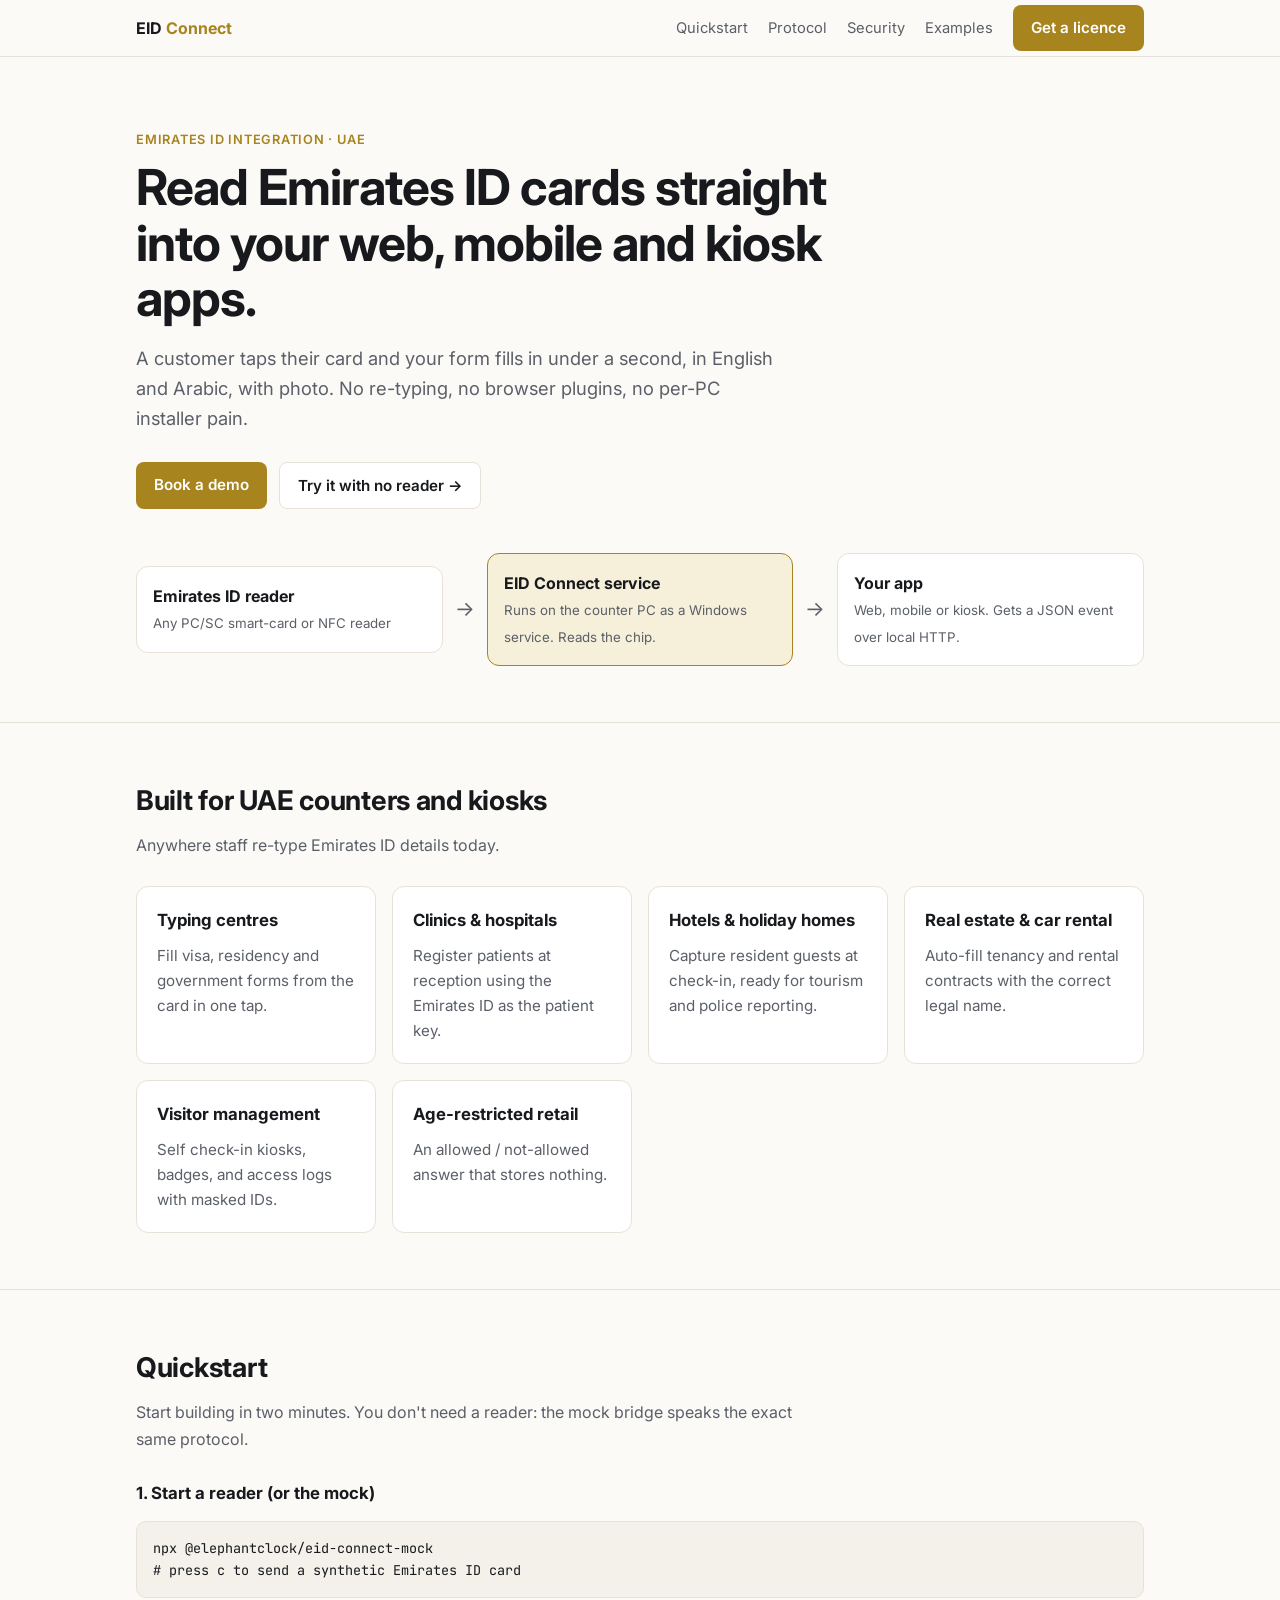
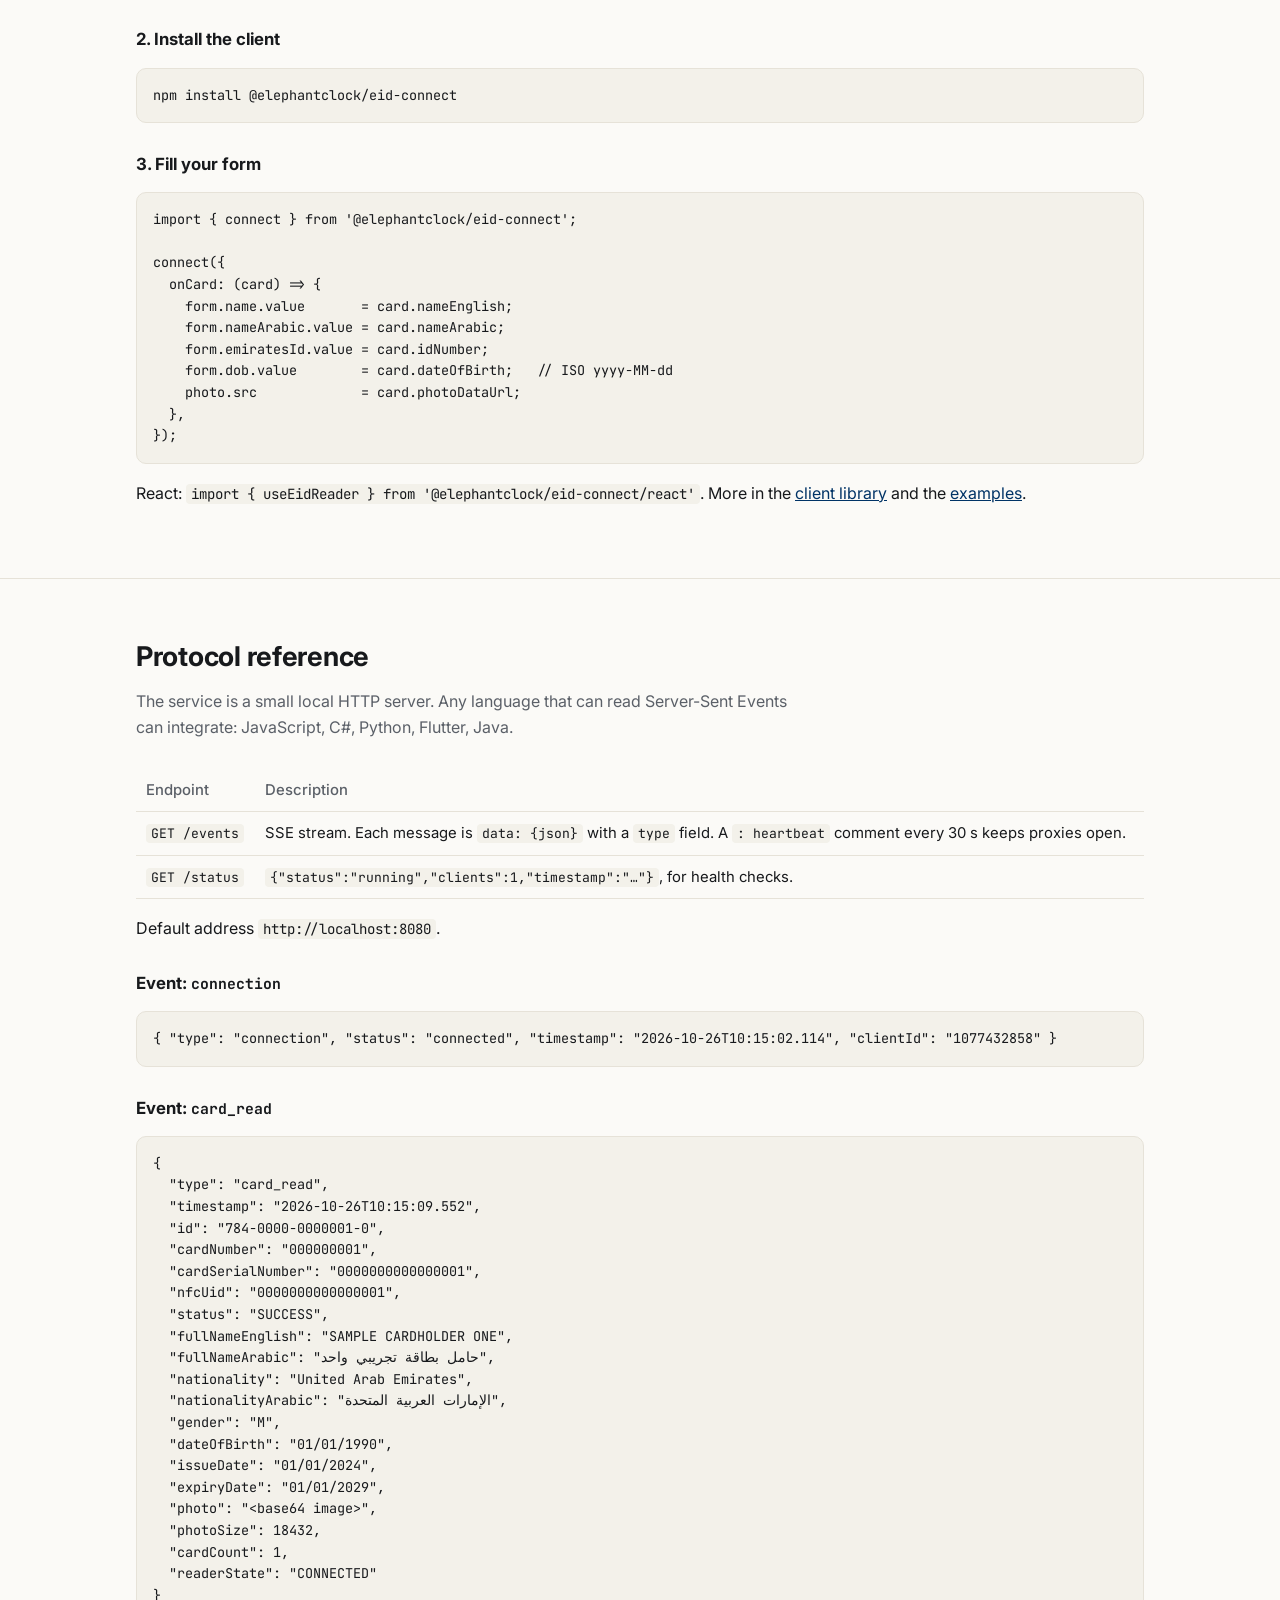
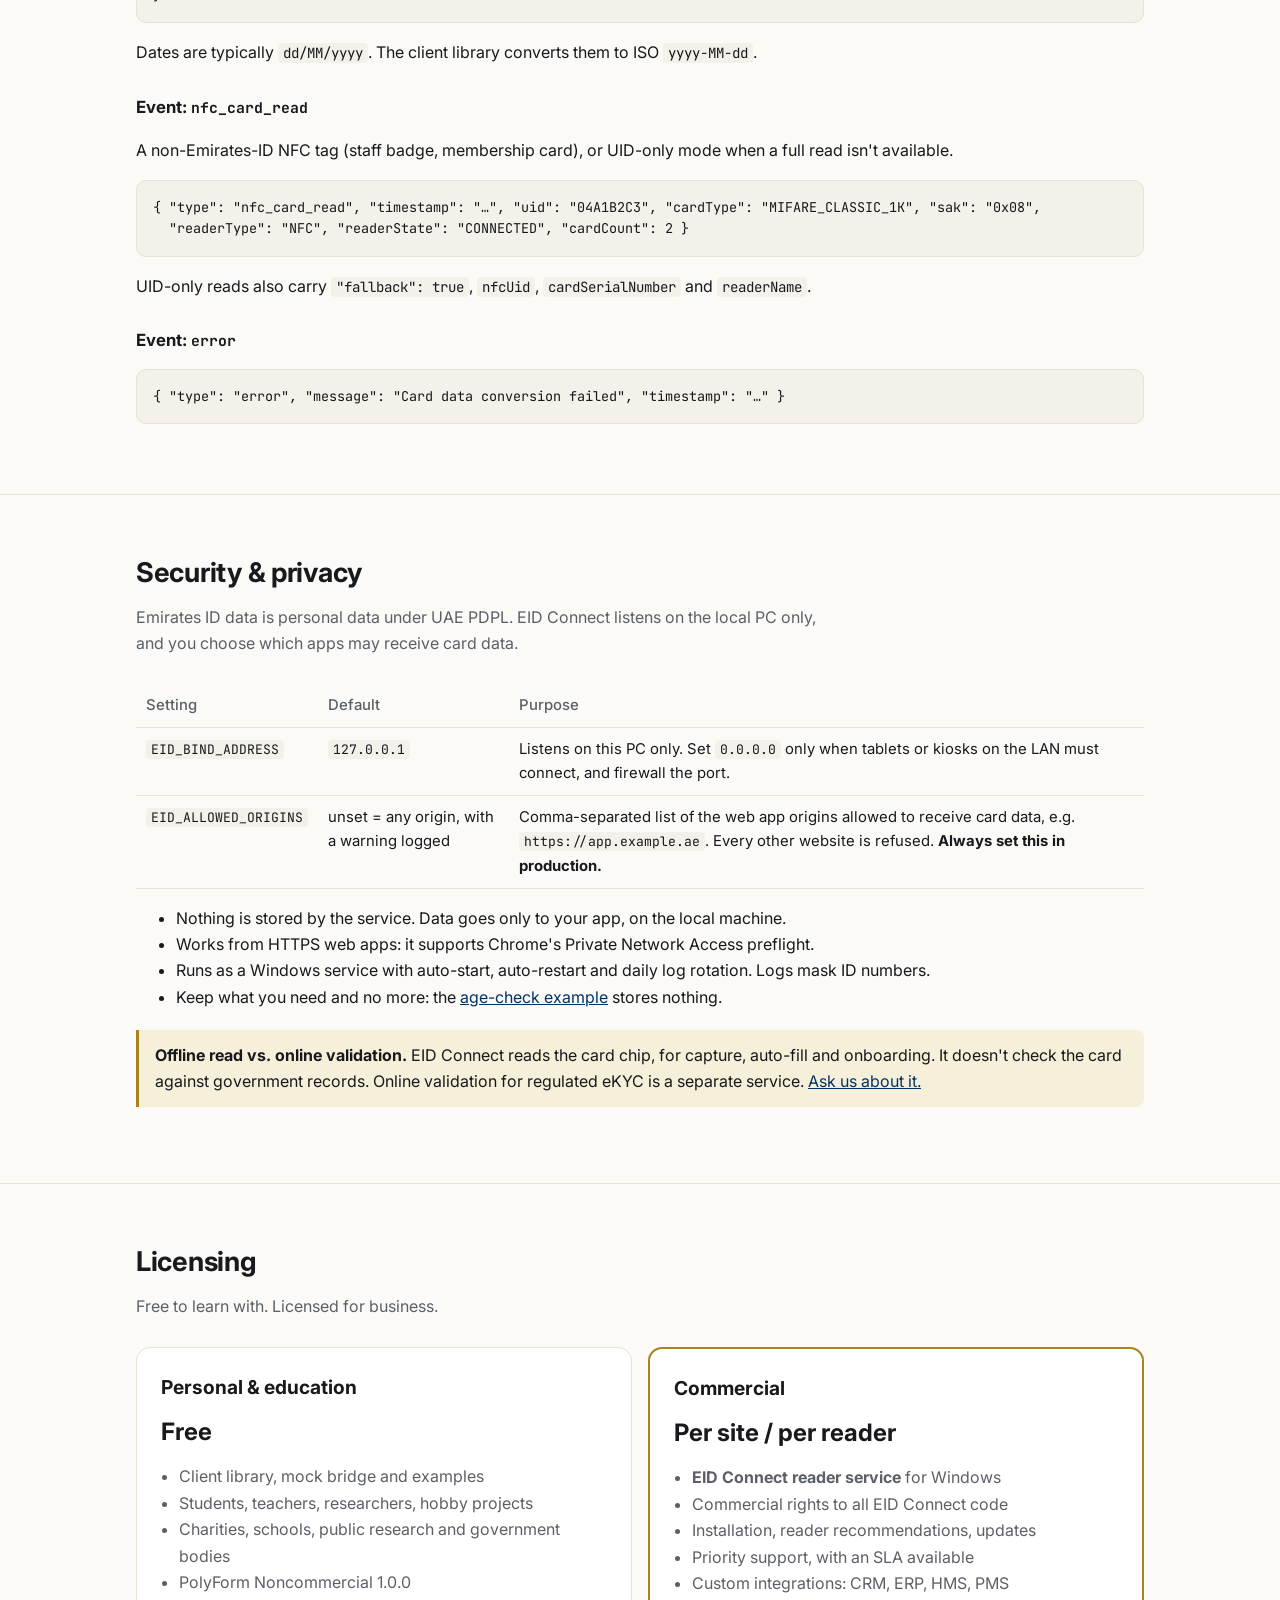
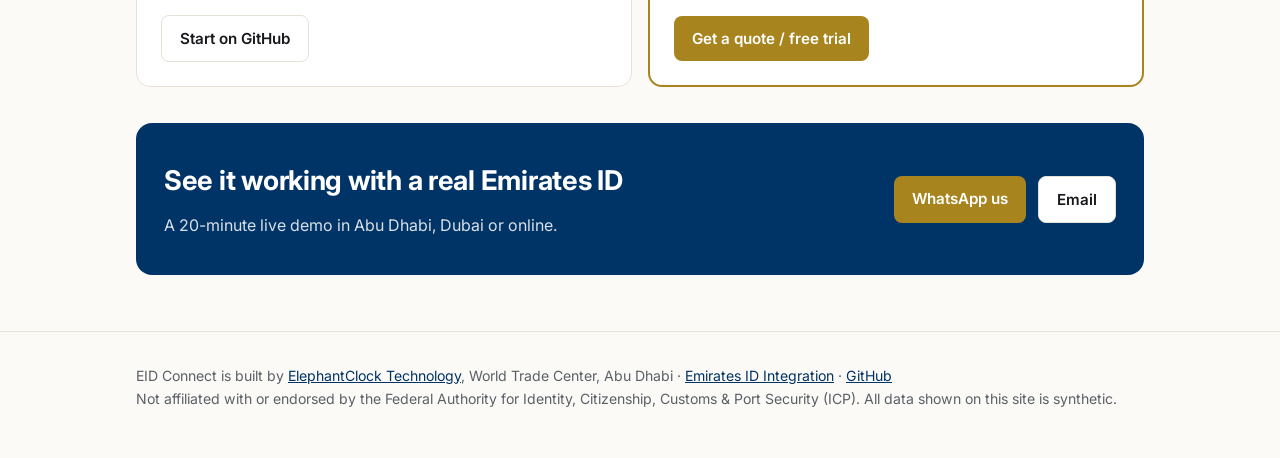
==== index.html @ 38a9322f "Initial release of eid-connect Co-Authored-By: Claude Opus 5.5 <noreply@anthropic.com>" ====
<!doctype html>
<html lang="en">
<head>
  <meta charset="utf-8" />
  <meta name="viewport" content="width=device-width, initial-scale=1" />
  <title>EID Connect | Emirates ID Integration for Web, Mobile & Kiosk</title>
  <meta name="description" content="EID Connect reads UAE Emirates ID cards straight into web, mobile and kiosk apps. Developer docs, protocol reference, client library, mock reader and examples by ElephantClock." />
  <link rel="canonical" href="https://elephantclock.github.io/eid-connect/" />
  <meta property="og:title" content="EID Connect | Emirates ID Integration" />
  <meta property="og:description" content="One reader. Web, mobile, kiosk. Read Emirates ID cards into any app in under a second." />
  <meta property="og:type" content="website" />
  <link rel="preconnect" href="https://fonts.googleapis.com" />
  <link rel="preconnect" href="https://fonts.gstatic.com" crossorigin />
  <link href="https://fonts.googleapis.com/css2?family=Inter:wght@400;500;600;700&family=JetBrains+Mono:wght@400;500&display=swap" rel="stylesheet" />
  <script type="application/ld+json">
  {
    "@context": "https://schema.org",
    "@type": "SoftwareApplication",
    "name": "EID Connect",
    "applicationCategory": "DeveloperApplication",
    "operatingSystem": "Windows, Linux",
    "description": "Emirates ID integration: reads UAE Emirates ID cards into web, mobile and kiosk apps.",
    "publisher": { "@type": "Organization", "name": "ElephantClock Technology", "url": "https://www.elephantclock.ae" },
    "areaServed": "AE"
  }
  </script>
  <style>
    :root {
      --bg: #fbfaf7;
      --surface: #ffffff;
      --text: #17191c;
      --muted: #5b6068;
      --line: #e6e2d8;
      --gold: #a8841f;
      --gold-soft: #f6efd9;
      --blue: #003366;
      --code-bg: #f3f1ea;
    }
    @media (prefers-color-scheme: dark) {
      :root:not([data-theme="light"]) {
        --bg: #0f1114;
        --surface: #171a1e;
        --text: #ebebea;
        --muted: #a2a7ae;
        --line: #2a2e34;
        --gold: #d4af37;
        --gold-soft: #2a2414;
        --blue: #9cc0e8;
        --code-bg: #1d2126;
      }
    }
    :root[data-theme="dark"] {
      --bg: #0f1114; --surface: #171a1e; --text: #ebebea; --muted: #a2a7ae; --line: #2a2e34;
      --gold: #d4af37; --gold-soft: #2a2414; --blue: #9cc0e8; --code-bg: #1d2126;
    }
    * { box-sizing: border-box; }
    html { scroll-behavior: smooth; }
    body { margin: 0; background: var(--bg); color: var(--text); font: 16px/1.65 Inter, system-ui, sans-serif; }
    a { color: var(--blue); }
    .wrap { max-width: 1040px; margin: 0 auto; padding: 0 16px; }
    nav { position: sticky; top: 0; z-index: 10; background: color-mix(in srgb, var(--bg) 90%, transparent); backdrop-filter: blur(8px); border-bottom: 1px solid var(--line); }
    nav .wrap { display: flex; align-items: center; gap: 20px; height: 56px; }
    nav .brand { font-weight: 700; text-decoration: none; color: var(--text); margin-right: auto; }
    nav .brand span { color: var(--gold); }
    nav a.link { color: var(--muted); text-decoration: none; font-size: .92rem; }
    nav a.link:hover { color: var(--text); }
    .btn { display: inline-block; padding: 10px 18px; border-radius: 8px; font-weight: 600; text-decoration: none; font-size: .95rem; }
    .btn-primary { background: var(--gold); color: #fff; }
    .btn-primary:hover { filter: brightness(1.08); }
    .btn-ghost { border: 1px solid var(--line); color: var(--text); background: var(--surface); }
    header.hero { padding: 72px 0 56px; }
    .eyebrow { color: var(--gold); font-weight: 600; letter-spacing: .06em; text-transform: uppercase; font-size: .8rem; }
    h1 { font-size: clamp(2rem, 5vw, 3.1rem); line-height: 1.12; margin: 10px 0 16px; letter-spacing: -.02em; max-width: 760px; }
    .lede { font-size: 1.15rem; color: var(--muted); max-width: 640px; margin: 0 0 28px; }
    .ctas { display: flex; gap: 12px; flex-wrap: wrap; }
    .flow { margin-top: 44px; display: grid; grid-template-columns: 1fr auto 1fr auto 1fr; gap: 12px; align-items: center; }
    .node { background: var(--surface); border: 1px solid var(--line); border-radius: 12px; padding: 16px; }
    .node b { display: block; }
    .node small { color: var(--muted); }
    .node.us { border-color: var(--gold); background: var(--gold-soft); }
    .arrow { color: var(--muted); font-size: 1.3rem; }
    @media (max-width: 720px) { .flow { grid-template-columns: 1fr; } .arrow { transform: rotate(90deg); justify-self: center; } nav a.link { display: none; } }
    section { padding: 56px 0; border-top: 1px solid var(--line); }
    h2 { font-size: 1.7rem; margin: 0 0 8px; letter-spacing: -.01em; }
    h3 { font-size: 1.05rem; margin: 28px 0 8px; }
    .section-lede { color: var(--muted); margin: 0 0 28px; max-width: 680px; }
    .grid3 { display: grid; grid-template-columns: repeat(auto-fit, minmax(240px, 1fr)); gap: 16px; }
    .tile { background: var(--surface); border: 1px solid var(--line); border-radius: 12px; padding: 20px; }
    .tile h3 { margin-top: 0; }
    .tile p { margin: 0; color: var(--muted); font-size: .95rem; }
    pre { background: var(--code-bg); border: 1px solid var(--line); border-radius: 10px; padding: 16px; overflow-x: auto; font: 13.5px/1.6 'JetBrains Mono', ui-monospace, monospace; }
    code { font-family: 'JetBrains Mono', ui-monospace, monospace; font-size: .88em; }
    p code, td code, li code { background: var(--code-bg); padding: 1px 5px; border-radius: 4px; }
    .table-wrap { overflow-x: auto; }
    table { width: 100%; border-collapse: collapse; font-size: .93rem; }
    th, td { text-align: left; padding: 9px 10px; border-bottom: 1px solid var(--line); vertical-align: top; }
    th { color: var(--muted); font-weight: 500; }
    .note { border-left: 3px solid var(--gold); background: var(--gold-soft); padding: 12px 16px; border-radius: 0 8px 8px 0; margin: 20px 0; }
    .pricing { display: grid; grid-template-columns: repeat(auto-fit, minmax(280px, 1fr)); gap: 16px; }
    .plan { background: var(--surface); border: 1px solid var(--line); border-radius: 14px; padding: 24px; }
    .plan.featured { border: 2px solid var(--gold); }
    .plan h3 { margin: 0 0 4px; font-size: 1.2rem; }
    .plan .price { font-size: 1.5rem; font-weight: 700; margin: 8px 0 12px; }
    .plan ul { padding-left: 18px; margin: 0 0 20px; color: var(--muted); }
    .cta-band { background: var(--blue); color: #fff; border-radius: 16px; padding: 36px 28px; display: flex; gap: 24px; align-items: center; justify-content: space-between; flex-wrap: wrap; }
    :root[data-theme="dark"] .cta-band, .cta-band { color: #fff; }
    @media (prefers-color-scheme: dark) { :root:not([data-theme="light"]) .cta-band { background: #0d2a47; } }
    :root[data-theme="dark"] .cta-band { background: #0d2a47; }
    .cta-band h2 { color: #fff; }
    .cta-band p { margin: 0; opacity: .85; }
    footer { padding: 32px 0 48px; color: var(--muted); font-size: .88rem; border-top: 1px solid var(--line); }
  </style>
</head>
<body>
<nav>
  <div class="wrap">
    <a class="brand" href="#">EID <span>Connect</span></a>
    <a class="link" href="#quickstart">Quickstart</a>
    <a class="link" href="#protocol">Protocol</a>
    <a class="link" href="#security">Security</a>
    <a class="link" href="https://github.com/elephantclock/eid-connect-examples">Examples</a>
    <a class="btn btn-primary" href="#commercial">Get a licence</a>
  </div>
</nav>

<header class="hero">
  <div class="wrap">
    <div class="eyebrow">Emirates ID Integration · UAE</div>
    <h1>Read Emirates ID cards straight into your web, mobile and kiosk apps.</h1>
    <p class="lede">A customer taps their card and your form fills in under a second, in English and Arabic, with photo. No re-typing, no browser plugins, no per-PC installer pain.</p>
    <div class="ctas">
      <a class="btn btn-primary" href="#commercial">Book a demo</a>
      <a class="btn btn-ghost" href="#quickstart">Try it with no reader →</a>
    </div>

    <div class="flow" aria-label="How EID Connect works">
      <div class="node"><b>Emirates ID reader</b><small>Any PC/SC smart-card or NFC reader</small></div>
      <div class="arrow" aria-hidden="true">→</div>
      <div class="node us"><b>EID Connect service</b><small>Runs on the counter PC as a Windows service. Reads the chip.</small></div>
      <div class="arrow" aria-hidden="true">→</div>
      <div class="node"><b>Your app</b><small>Web, mobile or kiosk. Gets a JSON event over local HTTP.</small></div>
    </div>
  </div>
</header>

<section id="use-cases">
  <div class="wrap">
    <h2>Built for UAE counters and kiosks</h2>
    <p class="section-lede">Anywhere staff re-type Emirates ID details today.</p>
    <div class="grid3">
      <div class="tile"><h3>Typing centres</h3><p>Fill visa, residency and government forms from the card in one tap.</p></div>
      <div class="tile"><h3>Clinics &amp; hospitals</h3><p>Register patients at reception using the Emirates ID as the patient key.</p></div>
      <div class="tile"><h3>Hotels &amp; holiday homes</h3><p>Capture resident guests at check-in, ready for tourism and police reporting.</p></div>
      <div class="tile"><h3>Real estate &amp; car rental</h3><p>Auto-fill tenancy and rental contracts with the correct legal name.</p></div>
      <div class="tile"><h3>Visitor management</h3><p>Self check-in kiosks, badges, and access logs with masked IDs.</p></div>
      <div class="tile"><h3>Age-restricted retail</h3><p>An allowed / not-allowed answer that stores nothing.</p></div>
    </div>
  </div>
</section>

<section id="quickstart">
  <div class="wrap">
    <h2>Quickstart</h2>
    <p class="section-lede">Start building in two minutes. You don't need a reader: the mock bridge speaks the exact same protocol.</p>
    <h3>1. Start a reader (or the mock)</h3>
<pre>npx @elephantclock/eid-connect-mock
# press c to send a synthetic Emirates ID card</pre>
    <h3>2. Install the client</h3>
<pre>npm install @elephantclock/eid-connect</pre>
    <h3>3. Fill your form</h3>
<pre>import { connect } from '@elephantclock/eid-connect';

connect({
  onCard: (card) =&gt; {
    form.name.value       = card.nameEnglish;
    form.nameArabic.value = card.nameArabic;
    form.emiratesId.value = card.idNumber;
    form.dob.value        = card.dateOfBirth;   // ISO yyyy-MM-dd
    photo.src             = card.photoDataUrl;
  },
});</pre>
    <p>React: <code>import { useEidReader } from '@elephantclock/eid-connect/react'</code>. More in the <a href="https://github.com/elephantclock/eid-connect-js">client library</a> and the <a href="https://github.com/elephantclock/eid-connect-examples">examples</a>.</p>
  </div>
</section>

<section id="protocol">
  <div class="wrap">
    <h2>Protocol reference</h2>
    <p class="section-lede">The service is a small local HTTP server. Any language that can read Server-Sent Events can integrate: JavaScript, C#, Python, Flutter, Java.</p>

    <div class="table-wrap"><table>
      <thead><tr><th>Endpoint</th><th>Description</th></tr></thead>
      <tbody>
        <tr><td><code>GET /events</code></td><td>SSE stream. Each message is <code>data: {json}</code> with a <code>type</code> field. A <code>: heartbeat</code> comment every 30 s keeps proxies open.</td></tr>
        <tr><td><code>GET /status</code></td><td><code>{"status":"running","clients":1,"timestamp":"…"}</code>, for health checks.</td></tr>
      </tbody>
    </table></div>
    <p>Default address <code>http://localhost:8080</code>.</p>

    <h3>Event: <code>connection</code></h3>
<pre>{ "type": "connection", "status": "connected", "timestamp": "2026-10-26T10:15:02.114", "clientId": "1077432858" }</pre>

    <h3>Event: <code>card_read</code></h3>
<pre>{
  "type": "card_read",
  "timestamp": "2026-10-26T10:15:09.552",
  "id": "784-0000-0000001-0",
  "cardNumber": "000000001",
  "cardSerialNumber": "0000000000000001",
  "nfcUid": "0000000000000001",
  "status": "SUCCESS",
  "fullNameEnglish": "SAMPLE CARDHOLDER ONE",
  "fullNameArabic": "حامل بطاقة تجريبي واحد",
  "nationality": "United Arab Emirates",
  "nationalityArabic": "الإمارات العربية المتحدة",
  "gender": "M",
  "dateOfBirth": "01/01/1990",
  "issueDate": "01/01/2024",
  "expiryDate": "01/01/2029",
  "photo": "&lt;base64 image&gt;",
  "photoSize": 18432,
  "cardCount": 1,
  "readerState": "CONNECTED"
}</pre>
    <p>Dates are typically <code>dd/MM/yyyy</code>. The client library converts them to ISO <code>yyyy-MM-dd</code>.</p>

    <h3>Event: <code>nfc_card_read</code></h3>
    <p>A non-Emirates-ID NFC tag (staff badge, membership card), or UID-only mode when a full read isn't available.</p>
<pre>{ "type": "nfc_card_read", "timestamp": "…", "uid": "04A1B2C3", "cardType": "MIFARE_CLASSIC_1K", "sak": "0x08",
  "readerType": "NFC", "readerState": "CONNECTED", "cardCount": 2 }</pre>
    <p>UID-only reads also carry <code>"fallback": true</code>, <code>nfcUid</code>, <code>cardSerialNumber</code> and <code>readerName</code>.</p>

    <h3>Event: <code>error</code></h3>
<pre>{ "type": "error", "message": "Card data conversion failed", "timestamp": "…" }</pre>
  </div>
</section>

<section id="security">
  <div class="wrap">
    <h2>Security &amp; privacy</h2>
    <p class="section-lede">Emirates ID data is personal data under UAE PDPL. EID Connect listens on the local PC only, and you choose which apps may receive card data.</p>
    <div class="table-wrap"><table>
      <thead><tr><th>Setting</th><th>Default</th><th>Purpose</th></tr></thead>
      <tbody>
        <tr><td><code>EID_BIND_ADDRESS</code></td><td><code>127.0.0.1</code></td><td>Listens on this PC only. Set <code>0.0.0.0</code> only when tablets or kiosks on the LAN must connect, and firewall the port.</td></tr>
        <tr><td><code>EID_ALLOWED_ORIGINS</code></td><td>unset = any origin, with a warning logged</td><td>Comma-separated list of the web app origins allowed to receive card data, e.g. <code>https://app.example.ae</code>. Every other website is refused. <strong>Always set this in production.</strong></td></tr>
      </tbody>
    </table></div>
    <ul>
      <li>Nothing is stored by the service. Data goes only to your app, on the local machine.</li>
      <li>Works from HTTPS web apps: it supports Chrome's Private Network Access preflight.</li>
      <li>Runs as a Windows service with auto-start, auto-restart and daily log rotation. Logs mask ID numbers.</li>
      <li>Keep what you need and no more: the <a href="https://github.com/elephantclock/eid-connect-examples/tree/main/age-check">age-check example</a> stores nothing.</li>
    </ul>
    <div class="note"><strong>Offline read vs. online validation.</strong> EID Connect reads the card chip, for capture, auto-fill and onboarding. It doesn't check the card against government records. Online validation for regulated eKYC is a separate service. <a href="#commercial">Ask us about it.</a></div>
  </div>
</section>

<section id="commercial">
  <div class="wrap">
    <h2>Licensing</h2>
    <p class="section-lede">Free to learn with. Licensed for business.</p>
    <div class="pricing">
      <div class="plan">
        <h3>Personal &amp; education</h3>
        <div class="price">Free</div>
        <ul>
          <li>Client library, mock bridge and examples</li>
          <li>Students, teachers, researchers, hobby projects</li>
          <li>Charities, schools, public research and government bodies</li>
          <li>PolyForm Noncommercial 1.0.0</li>
        </ul>
        <a class="btn btn-ghost" href="https://github.com/elephantclock/eid-connect-js">Start on GitHub</a>
      </div>
      <div class="plan featured">
        <h3>Commercial</h3>
        <div class="price">Per site / per reader</div>
        <ul>
          <li><strong>EID Connect reader service</strong> for Windows</li>
          <li>Commercial rights to all EID Connect code</li>
          <li>Installation, reader recommendations, updates</li>
          <li>Priority support, with an SLA available</li>
          <li>Custom integrations: CRM, ERP, HMS, PMS</li>
        </ul>
        <a class="btn btn-primary" href="mailto:info@elephantclock.tech?subject=EID%20Connect%20commercial%20licence">Get a quote / free trial</a>
      </div>
    </div>

    <div style="margin-top:36px" class="cta-band">
      <div>
        <h2>See it working with a real Emirates ID</h2>
        <p>A 20-minute live demo in Abu Dhabi, Dubai or online.</p>
      </div>
      <div class="ctas">
        <a class="btn btn-primary" href="https://wa.me/971507022916?text=Hi%2C%20I%27d%20like%20a%20demo%20of%20EID%20Connect">WhatsApp us</a>
        <a class="btn btn-ghost" href="mailto:info@elephantclock.tech?subject=EID%20Connect%20demo">Email</a>
      </div>
    </div>
  </div>
</section>

<footer>
  <div class="wrap">
    EID Connect is built by <a href="https://www.elephantclock.ae">ElephantClock Technology</a>, World Trade Center, Abu Dhabi ·
    <a href="https://www.elephantclock.ae/solutions/emirates-id-integration.html">Emirates ID Integration</a> ·
    <a href="https://github.com/elephantclock/eid-connect-js">GitHub</a><br />
    Not affiliated with or endorsed by the Federal Authority for Identity, Citizenship, Customs &amp; Port Security (ICP). All data shown on this site is synthetic.
  </div>
</footer>
</body>
</html>
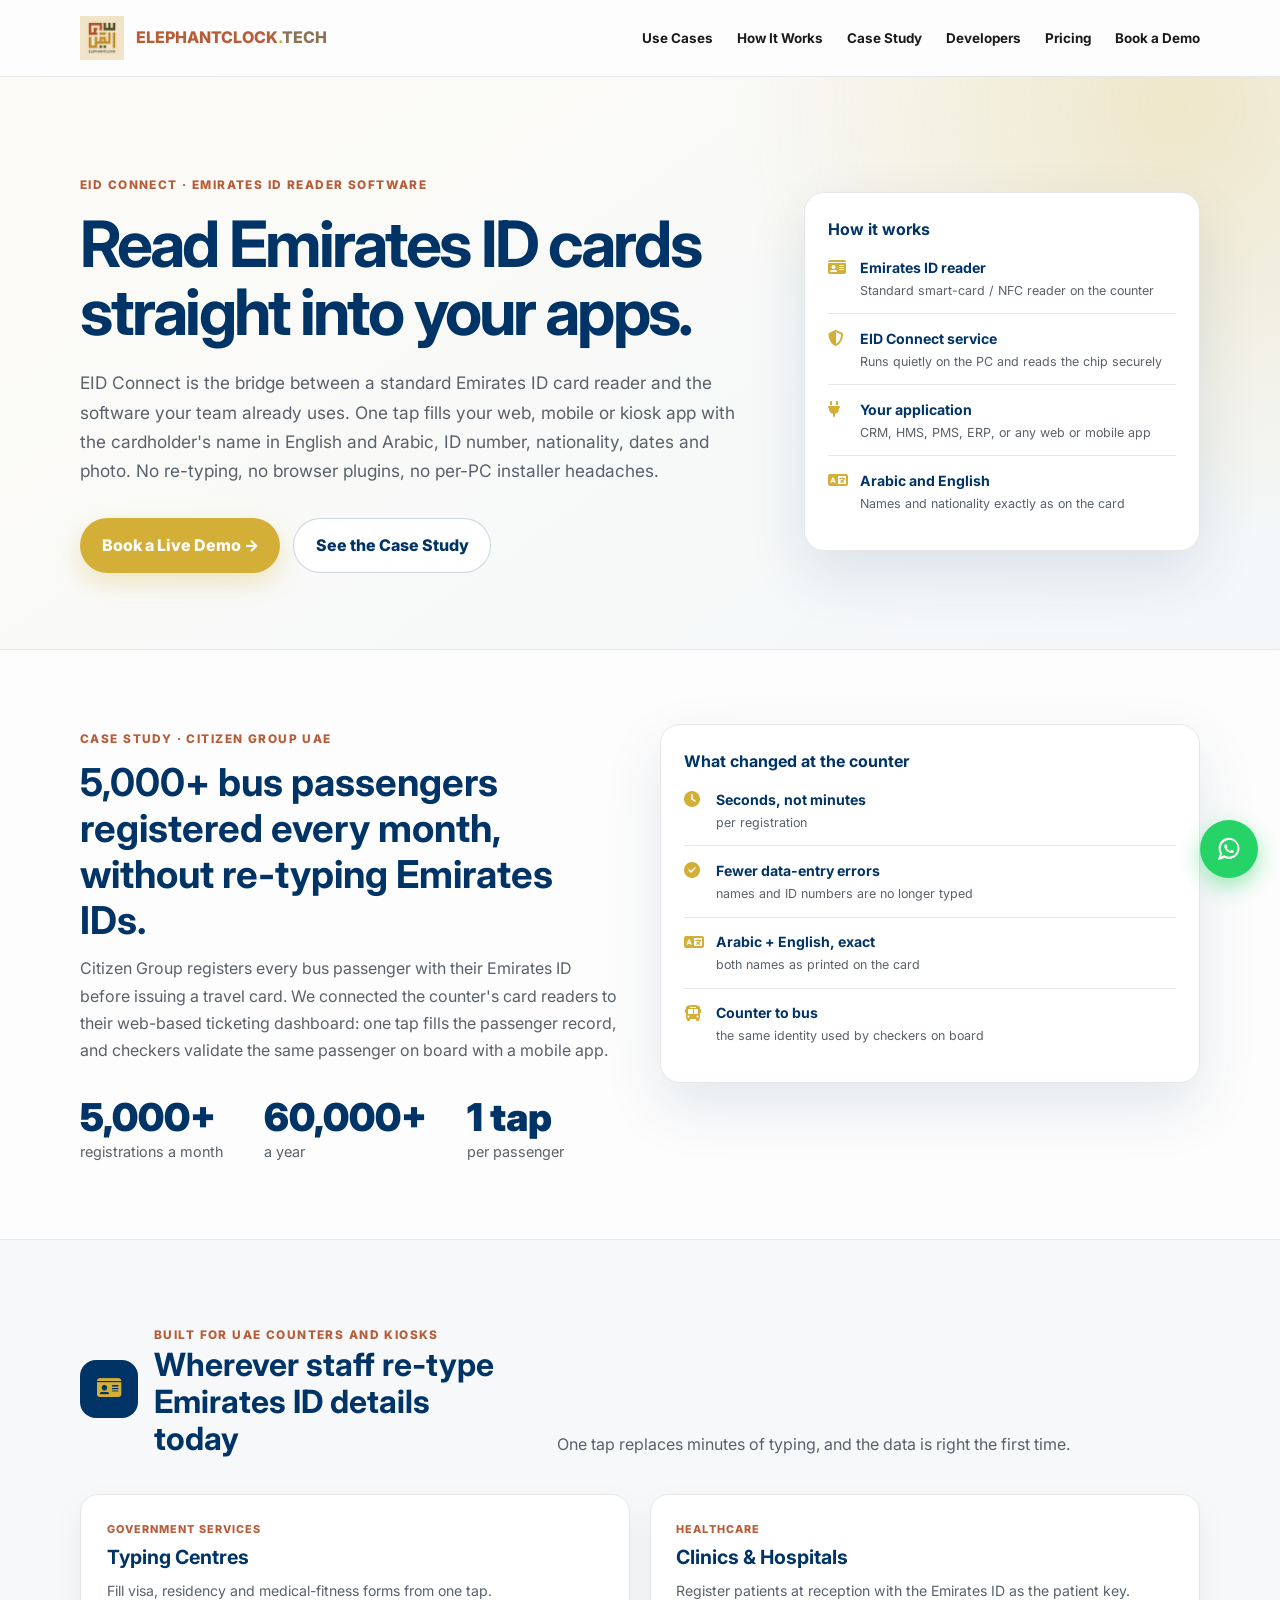
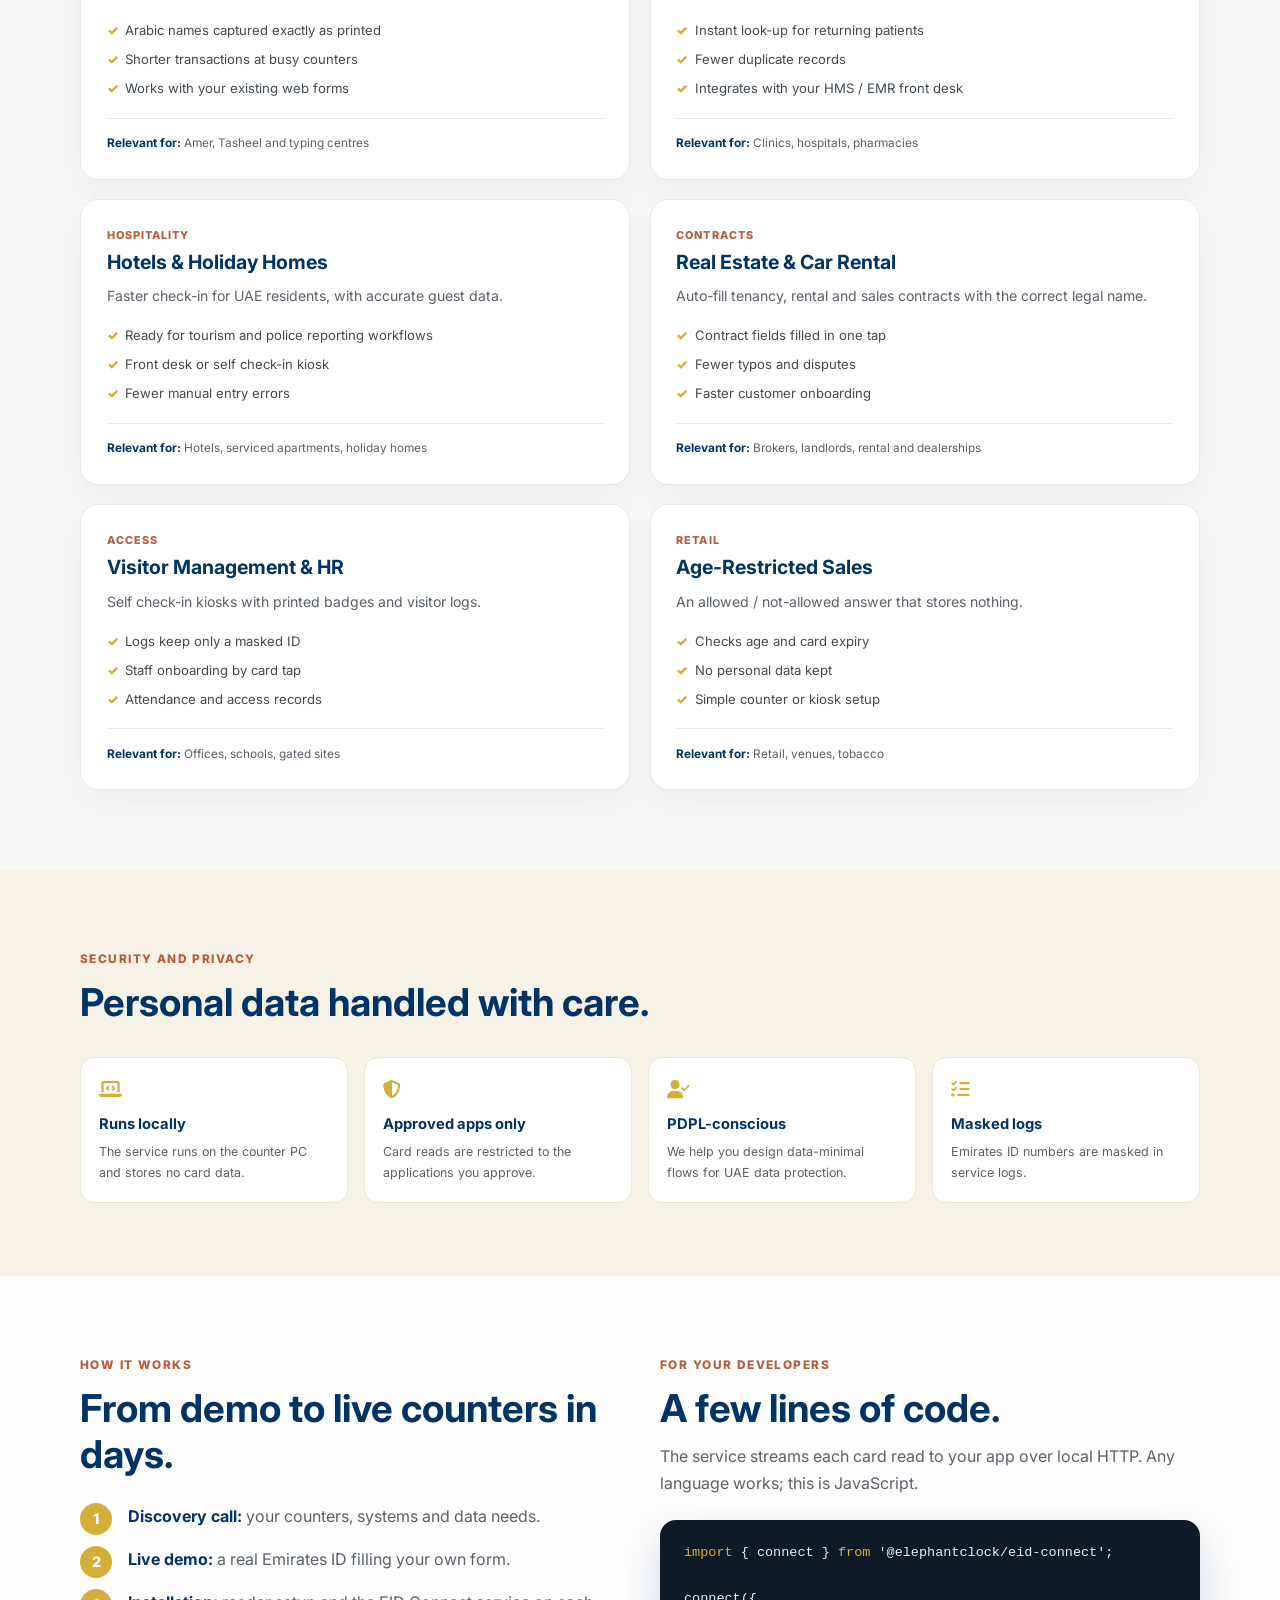
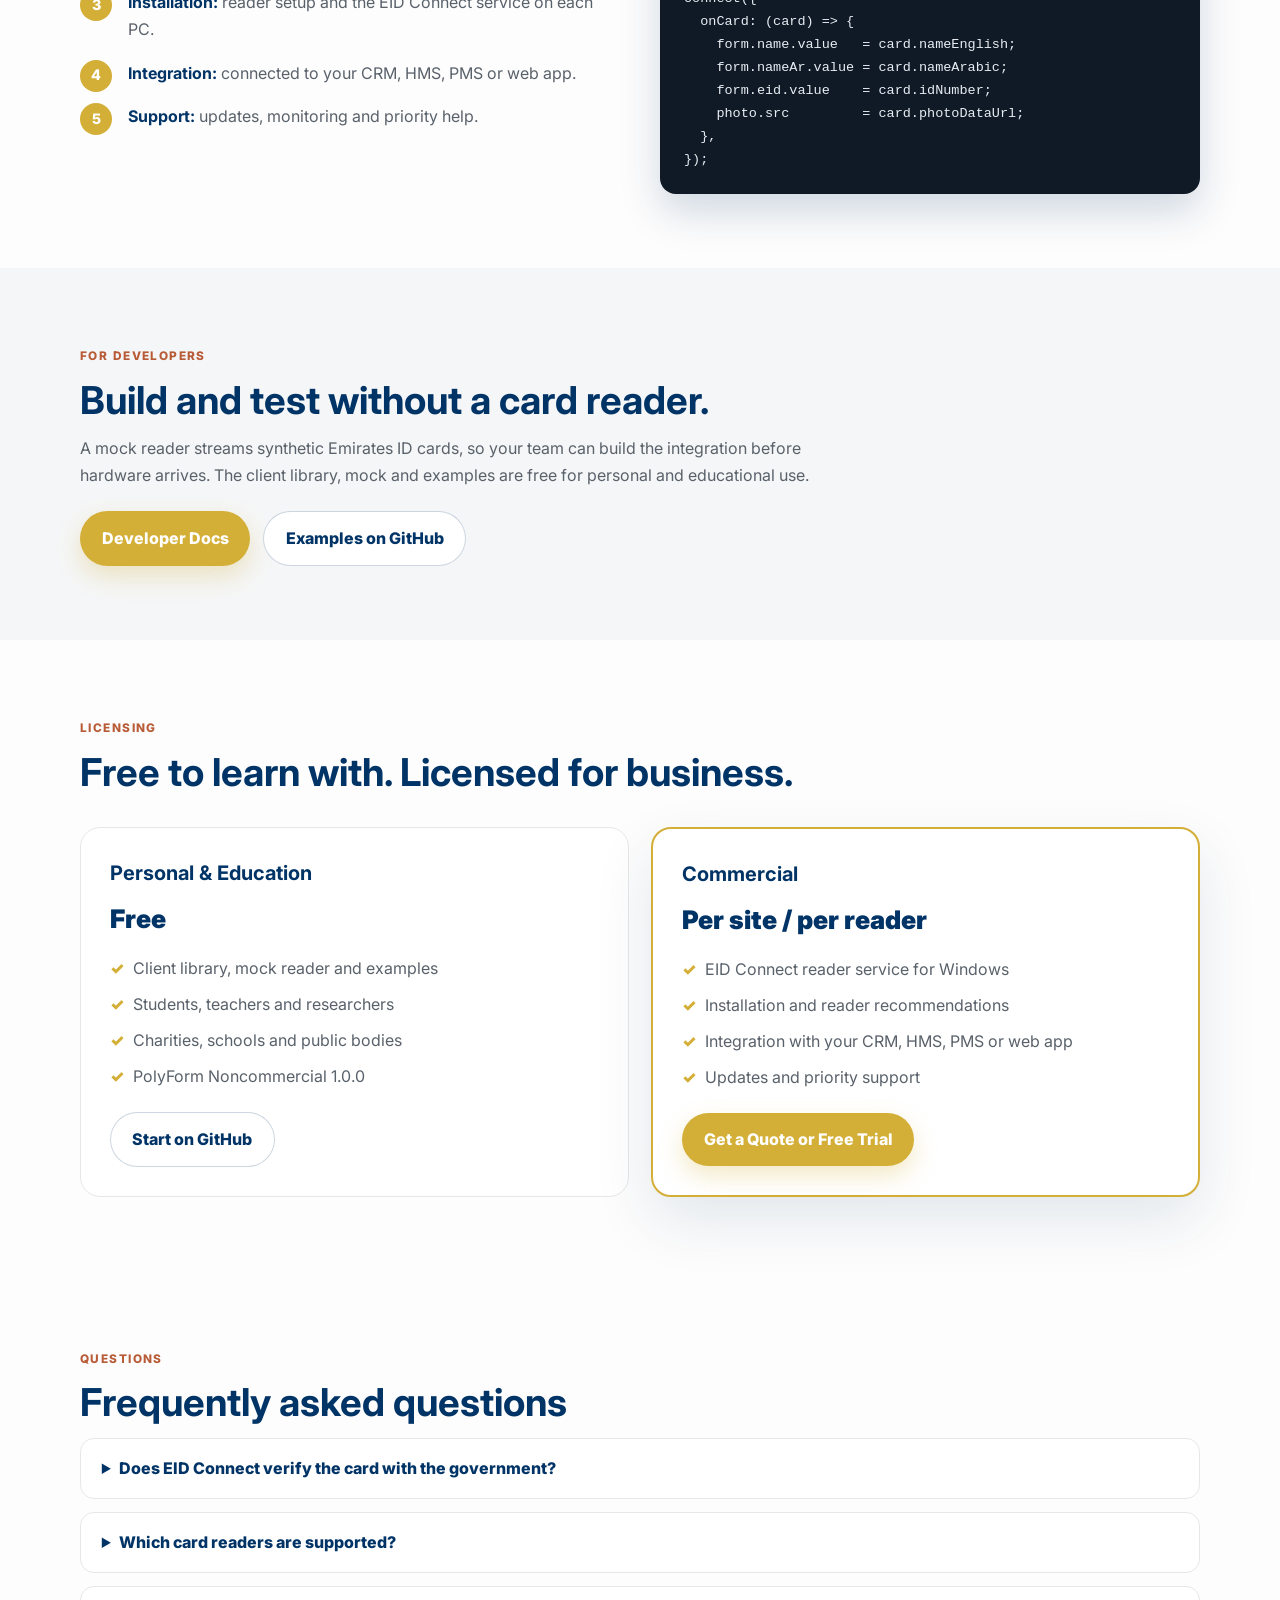
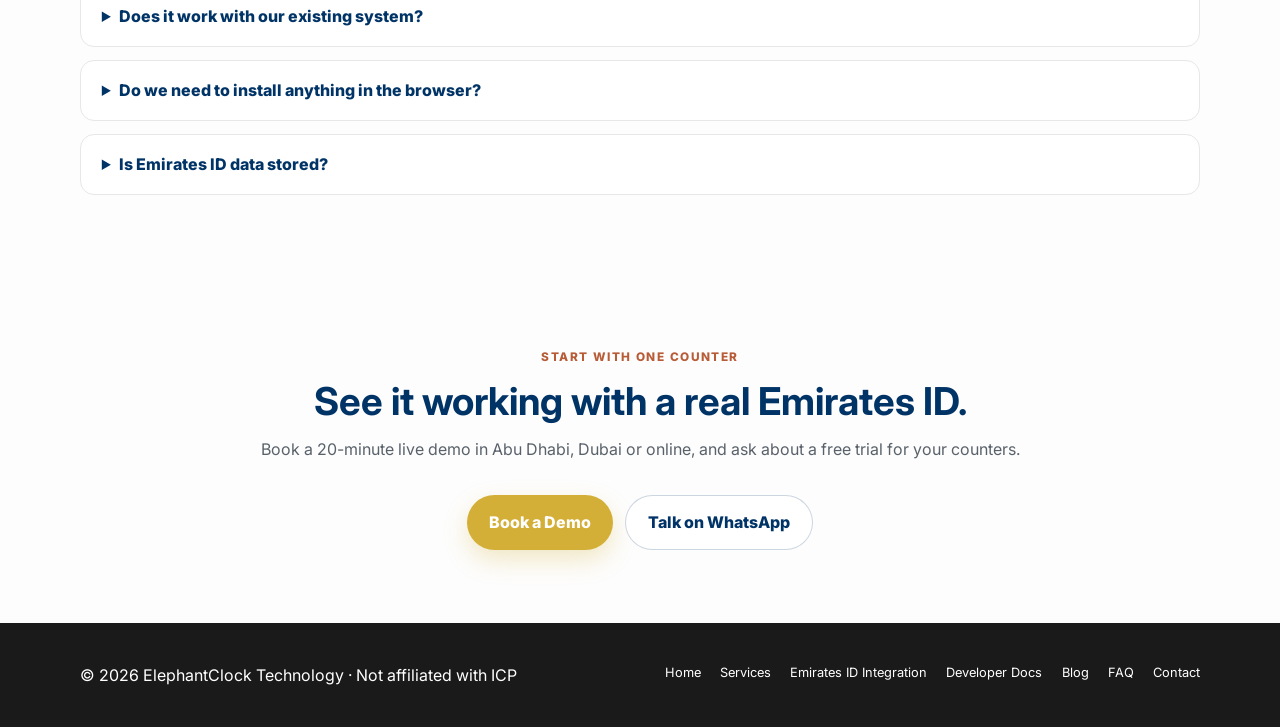
==== commit bcb1081b: "Turn Pages site into a marketing landing page; move developer reference to docs.html Co-Authored-By:" ====
--- a/index.html
+++ b/index.html
@@ -1,311 +1,58 @@
-<!doctype html>
-<html lang="en">
-<head>
-  <meta charset="utf-8" />
-  <meta name="viewport" content="width=device-width, initial-scale=1" />
-  <title>EID Connect | Emirates ID Integration for Web, Mobile & Kiosk</title>
-  <meta name="description" content="EID Connect reads UAE Emirates ID cards straight into web, mobile and kiosk apps. Developer docs, protocol reference, client library, mock reader and examples by ElephantClock." />
-  <link rel="canonical" href="https://elephantclock.github.io/eid-connect/" />
-  <meta property="og:title" content="EID Connect | Emirates ID Integration" />
-  <meta property="og:description" content="One reader. Web, mobile, kiosk. Read Emirates ID cards into any app in under a second." />
-  <meta property="og:type" content="website" />
-  <link rel="preconnect" href="https://fonts.googleapis.com" />
-  <link rel="preconnect" href="https://fonts.gstatic.com" crossorigin />
-  <link href="https://fonts.googleapis.com/css2?family=Inter:wght@400;500;600;700&family=JetBrains+Mono:wght@400;500&display=swap" rel="stylesheet" />
-  <script type="application/ld+json">
-  {
-    "@context": "https://schema.org",
-    "@type": "SoftwareApplication",
-    "name": "EID Connect",
-    "applicationCategory": "DeveloperApplication",
-    "operatingSystem": "Windows, Linux",
-    "description": "Emirates ID integration: reads UAE Emirates ID cards into web, mobile and kiosk apps.",
-    "publisher": { "@type": "Organization", "name": "ElephantClock Technology", "url": "https://www.elephantclock.ae" },
-    "areaServed": "AE"
-  }
-  </script>
-  <style>
-    :root {
-      --bg: #fbfaf7;
-      --surface: #ffffff;
-      --text: #17191c;
-      --muted: #5b6068;
-      --line: #e6e2d8;
-      --gold: #a8841f;
-      --gold-soft: #f6efd9;
-      --blue: #003366;
-      --code-bg: #f3f1ea;
-    }
-    @media (prefers-color-scheme: dark) {
-      :root:not([data-theme="light"]) {
-        --bg: #0f1114;
-        --surface: #171a1e;
-        --text: #ebebea;
-        --muted: #a2a7ae;
-        --line: #2a2e34;
-        --gold: #d4af37;
-        --gold-soft: #2a2414;
-        --blue: #9cc0e8;
-        --code-bg: #1d2126;
-      }
-    }
-    :root[data-theme="dark"] {
-      --bg: #0f1114; --surface: #171a1e; --text: #ebebea; --muted: #a2a7ae; --line: #2a2e34;
-      --gold: #d4af37; --gold-soft: #2a2414; --blue: #9cc0e8; --code-bg: #1d2126;
-    }
-    * { box-sizing: border-box; }
-    html { scroll-behavior: smooth; }
-    body { margin: 0; background: var(--bg); color: var(--text); font: 16px/1.65 Inter, system-ui, sans-serif; }
-    a { color: var(--blue); }
-    .wrap { max-width: 1040px; margin: 0 auto; padding: 0 16px; }
-    nav { position: sticky; top: 0; z-index: 10; background: color-mix(in srgb, var(--bg) 90%, transparent); backdrop-filter: blur(8px); border-bottom: 1px solid var(--line); }
-    nav .wrap { display: flex; align-items: center; gap: 20px; height: 56px; }
-    nav .brand { font-weight: 700; text-decoration: none; color: var(--text); margin-right: auto; }
-    nav .brand span { color: var(--gold); }
-    nav a.link { color: var(--muted); text-decoration: none; font-size: .92rem; }
-    nav a.link:hover { color: var(--text); }
-    .btn { display: inline-block; padding: 10px 18px; border-radius: 8px; font-weight: 600; text-decoration: none; font-size: .95rem; }
-    .btn-primary { background: var(--gold); color: #fff; }
-    .btn-primary:hover { filter: brightness(1.08); }
-    .btn-ghost { border: 1px solid var(--line); color: var(--text); background: var(--surface); }
-    header.hero { padding: 72px 0 56px; }
-    .eyebrow { color: var(--gold); font-weight: 600; letter-spacing: .06em; text-transform: uppercase; font-size: .8rem; }
-    h1 { font-size: clamp(2rem, 5vw, 3.1rem); line-height: 1.12; margin: 10px 0 16px; letter-spacing: -.02em; max-width: 760px; }
-    .lede { font-size: 1.15rem; color: var(--muted); max-width: 640px; margin: 0 0 28px; }
-    .ctas { display: flex; gap: 12px; flex-wrap: wrap; }
-    .flow { margin-top: 44px; display: grid; grid-template-columns: 1fr auto 1fr auto 1fr; gap: 12px; align-items: center; }
-    .node { background: var(--surface); border: 1px solid var(--line); border-radius: 12px; padding: 16px; }
-    .node b { display: block; }
-    .node small { color: var(--muted); }
-    .node.us { border-color: var(--gold); background: var(--gold-soft); }
-    .arrow { color: var(--muted); font-size: 1.3rem; }
-    @media (max-width: 720px) { .flow { grid-template-columns: 1fr; } .arrow { transform: rotate(90deg); justify-self: center; } nav a.link { display: none; } }
-    section { padding: 56px 0; border-top: 1px solid var(--line); }
-    h2 { font-size: 1.7rem; margin: 0 0 8px; letter-spacing: -.01em; }
-    h3 { font-size: 1.05rem; margin: 28px 0 8px; }
-    .section-lede { color: var(--muted); margin: 0 0 28px; max-width: 680px; }
-    .grid3 { display: grid; grid-template-columns: repeat(auto-fit, minmax(240px, 1fr)); gap: 16px; }
-    .tile { background: var(--surface); border: 1px solid var(--line); border-radius: 12px; padding: 20px; }
-    .tile h3 { margin-top: 0; }
-    .tile p { margin: 0; color: var(--muted); font-size: .95rem; }
-    pre { background: var(--code-bg); border: 1px solid var(--line); border-radius: 10px; padding: 16px; overflow-x: auto; font: 13.5px/1.6 'JetBrains Mono', ui-monospace, monospace; }
-    code { font-family: 'JetBrains Mono', ui-monospace, monospace; font-size: .88em; }
-    p code, td code, li code { background: var(--code-bg); padding: 1px 5px; border-radius: 4px; }
-    .table-wrap { overflow-x: auto; }
-    table { width: 100%; border-collapse: collapse; font-size: .93rem; }
-    th, td { text-align: left; padding: 9px 10px; border-bottom: 1px solid var(--line); vertical-align: top; }
-    th { color: var(--muted); font-weight: 500; }
-    .note { border-left: 3px solid var(--gold); background: var(--gold-soft); padding: 12px 16px; border-radius: 0 8px 8px 0; margin: 20px 0; }
-    .pricing { display: grid; grid-template-columns: repeat(auto-fit, minmax(280px, 1fr)); gap: 16px; }
-    .plan { background: var(--surface); border: 1px solid var(--line); border-radius: 14px; padding: 24px; }
-    .plan.featured { border: 2px solid var(--gold); }
-    .plan h3 { margin: 0 0 4px; font-size: 1.2rem; }
-    .plan .price { font-size: 1.5rem; font-weight: 700; margin: 8px 0 12px; }
-    .plan ul { padding-left: 18px; margin: 0 0 20px; color: var(--muted); }
-    .cta-band { background: var(--blue); color: #fff; border-radius: 16px; padding: 36px 28px; display: flex; gap: 24px; align-items: center; justify-content: space-between; flex-wrap: wrap; }
-    :root[data-theme="dark"] .cta-band, .cta-band { color: #fff; }
-    @media (prefers-color-scheme: dark) { :root:not([data-theme="light"]) .cta-band { background: #0d2a47; } }
-    :root[data-theme="dark"] .cta-band { background: #0d2a47; }
-    .cta-band h2 { color: #fff; }
-    .cta-band p { margin: 0; opacity: .85; }
-    footer { padding: 32px 0 48px; color: var(--muted); font-size: .88rem; border-top: 1px solid var(--line); }
-  </style>
-</head>
-<body>
-<nav>
-  <div class="wrap">
-    <a class="brand" href="#">EID <span>Connect</span></a>
-    <a class="link" href="#quickstart">Quickstart</a>
-    <a class="link" href="#protocol">Protocol</a>
-    <a class="link" href="#security">Security</a>
-    <a class="link" href="https://github.com/elephantclock/eid-connect-examples">Examples</a>
-    <a class="btn btn-primary" href="#commercial">Get a licence</a>
-  </div>
-</nav>
+<!DOCTYPE html>
+<html lang="en" dir="ltr"><head><meta charset="UTF-8"><meta name="viewport" content="width=device-width,initial-scale=1,viewport-fit=cover"><title>Emirates ID Reader Software &amp; Integration | EID Connect for UAE Businesses</title><meta name="description" content="EID Connect is Emirates ID reader software that sends card data straight into your web, mobile and kiosk apps. Proven at 5,000+ registrations a month in the UAE. Book a demo or try it free for development."><meta name="robots" content="index,follow,max-snippet:-1,max-image-preview:large,max-video-preview:-1"><link rel="canonical" href="https://elephantclock.github.io/eid-connect/"><meta property="og:locale" content="en_AE"><meta property="og:type" content="website"><meta property="og:title" content="EID Connect: Emirates ID Reader Software for Web, Mobile &amp; Kiosk"><meta property="og:description" content="EID Connect is Emirates ID reader software that sends card data straight into your web, mobile and kiosk apps. Proven at 5,000+ registrations a month in the UAE. Book a demo or try it free for development."><meta property="og:url" content="https://elephantclock.github.io/eid-connect/"><meta property="og:image" content="https://www.elephantclock.ae/images/elephantclock-home-social.png?v=1"><meta name="twitter:card" content="summary_large_image"><meta name="twitter:title" content="EID Connect: Emirates ID Reader Software for Web, Mobile &amp; Kiosk"><meta name="twitter:description" content="EID Connect is Emirates ID reader software that sends card data straight into your web, mobile and kiosk apps. Proven at 5,000+ registrations a month in the UAE. Book a demo or try it free for development."><meta name="twitter:image" content="https://www.elephantclock.ae/images/elephantclock-home-social.png?v=1"><link rel="preconnect" href="https://fonts.googleapis.com"><link rel="preconnect" href="https://fonts.gstatic.com" crossorigin><link href="https://fonts.googleapis.com/css2?family=Inter:wght@400;500;600;700;800;900&display=swap" rel="stylesheet"><link rel="icon" href="assets/logo.png"><link rel="stylesheet" href="assets/fa-subset.css?v=fa2">
+<style>
+:root{--bg:#fdfdfd;--ink:#1a1a1a;--muted:#59616a;--gold:#d4af37;--blue:#003366;--terra:#b85c38;--brown:#8b7355;--line:#e7e7e7;--soft:#f5f6f7}*{box-sizing:border-box;margin:0;padding:0}html{scroll-behavior:smooth}body{font-family:Inter,-apple-system,BlinkMacSystemFont,"Segoe UI",sans-serif;color:var(--ink);background:var(--bg);line-height:1.7}a{color:inherit;text-decoration:none}.container{width:90%;max-width:1120px;margin:auto}.preview{background:var(--blue);color:#fff;text-align:center;padding:.55rem;font-size:.78rem;font-weight:700;letter-spacing:.04em}header{position:sticky;top:0;z-index:20;background:rgba(253,253,253,.97);border-bottom:1px solid var(--line);backdrop-filter:blur(12px)}.nav{min-height:76px;display:flex;align-items:center;justify-content:space-between;gap:2rem}.brand{display:flex;align-items:center;gap:.75rem;font-size:1rem;font-weight:800}.brand img{width:44px;height:44px;object-fit:contain}.brand-e{color:var(--terra)}.brand-dot{color:var(--gold)}.brand-t{color:var(--brown)}nav ul{display:flex;gap:1.5rem;list-style:none;font-size:.84rem;font-weight:700}nav a:hover,nav a.active{color:var(--gold)}.menu-toggle{display:none;border:0;background:none;color:var(--blue);font-size:1.35rem;cursor:pointer;padding:.5rem}
+.hero{padding:5.8rem 0 4.8rem;background:radial-gradient(circle at 92% 5%,rgba(212,175,55,.24),transparent 34%),linear-gradient(145deg,#fdfbf6,#f3f7fa);border-bottom:1px solid var(--line)}.hero-grid{display:grid;grid-template-columns:1.25fr .75fr;gap:4rem;align-items:center}.eyebrow,.kicker{color:var(--terra);font-size:.74rem;font-weight:800;letter-spacing:.12em;text-transform:uppercase}.hero h1{color:var(--blue);font-size:clamp(2.5rem,5vw,4.35rem);line-height:1.07;letter-spacing:-.045em;margin:.8rem 0 1.35rem}.lead,.intro,.family-copy{color:var(--muted)}.hero .lead{font-size:1.08rem}.actions{display:flex;flex-wrap:wrap;gap:.8rem;margin-top:2rem}.btn{display:inline-flex;align-items:center;justify-content:center;border-radius:999px;padding:.8rem 1.35rem;font-weight:800;transition:.2s}.btn:hover{transform:translateY(-2px)}.primary{background:var(--gold);color:#fff;box-shadow:0 10px 24px rgba(212,175,55,.28)}.secondary{background:#fff;color:var(--blue);border:1px solid rgba(0,51,102,.2)}.proof{background:#fff;border:1px solid var(--line);border-radius:20px;padding:1.45rem;box-shadow:0 24px 60px rgba(0,51,102,.11)}.proof h2{color:var(--blue);font-size:1rem}.proof-row{display:flex;gap:.75rem;padding:.78rem 0;border-top:1px solid var(--line)}.proof-row:first-of-type{border-top:0}.proof-row i{color:var(--gold);width:20px;padding-top:.22rem}.proof-row strong{display:block;color:var(--blue);font-size:.88rem}.proof-row span{display:block;color:var(--muted);font-size:.78rem}
+.pathways,.integrations,.final-cta{padding:4.6rem 0}.title{color:var(--blue);font-size:clamp(1.8rem,3vw,2.5rem);line-height:1.2;margin:.5rem 0 .75rem}.intro{max-width:780px}.path-grid{display:grid;grid-template-columns:repeat(3,1fr);gap:1rem;margin-top:2rem}.path{border:1px solid var(--line);border-radius:16px;padding:1.4rem;background:var(--soft);transition:.25s}.path:hover{transform:translateY(-4px);border-color:var(--gold);background:#fff}.path b{display:inline-flex;width:34px;height:34px;align-items:center;justify-content:center;border-radius:50%;background:var(--blue);color:#fff;margin-bottom:.75rem}.path h3{color:var(--blue);margin-bottom:.3rem}.path p{color:var(--muted);font-size:.86rem}
+.family{padding:5rem 0;border-top:1px solid var(--line)}.family.alt{background:#f7f8fa}.family-head{display:grid;grid-template-columns:.8fr 1.2fr;gap:3rem;align-items:end;margin-bottom:2.25rem}.family-title{display:flex;align-items:center;gap:1rem}.family-icon{display:grid;place-items:center;width:58px;height:58px;flex:0 0 58px;border-radius:16px;background:var(--blue);color:var(--gold);font-size:1.35rem}.family-title h2{color:var(--blue);font-size:2rem;line-height:1.15}.family-copy a{color:var(--blue);font-weight:800}.cards{display:grid;grid-template-columns:repeat(2,minmax(0,1fr));gap:1.2rem}.card{display:flex;flex-direction:column;padding:1.6rem;background:#fff;border:1px solid var(--line);border-radius:18px;box-shadow:0 12px 32px rgba(0,0,0,.05);transition:.25s}.card:hover{transform:translateY(-5px);box-shadow:0 20px 44px rgba(0,51,102,.1)}.label{color:var(--terra);font-size:.68rem;font-weight:800;letter-spacing:.1em;text-transform:uppercase}.card h3{color:var(--blue);font-size:1.22rem;line-height:1.3;margin:.35rem 0 .58rem}.card>p{color:var(--muted);font-size:.88rem}.card ul{list-style:none;display:grid;gap:.42rem;margin:1rem 0 1.15rem}.card li{position:relative;padding-left:1.15rem;color:#414a52;font-size:.82rem}.card li:before{content:"✓";position:absolute;left:0;color:var(--gold);font-weight:900}.meta{border-top:1px solid var(--line);padding-top:.9rem;margin-top:auto;color:var(--muted);font-size:.74rem}.meta strong{color:var(--blue)}
+.industries{padding:5rem 0;background:var(--blue);color:#fff}.industries .kicker{color:var(--gold)}.industries .title{color:#fff}.industries .intro{color:rgba(255,255,255,.73)}.industry-grid,.trust-grid{display:grid;grid-template-columns:repeat(4,1fr);gap:1rem;margin-top:2rem}.industry{padding:1.3rem;border:1px solid rgba(255,255,255,.16);background:rgba(255,255,255,.07);border-radius:14px}.industry h3{color:var(--gold);font-size:.98rem}.industry p{color:rgba(255,255,255,.75);font-size:.8rem;margin-top:.35rem}.integration-layout{display:grid;grid-template-columns:.8fr 1.2fr;gap:3rem;align-items:center}.tag-cloud{display:flex;flex-wrap:wrap;gap:.65rem}.tag-cloud span{padding:.58rem .85rem;border:1px solid var(--line);border-radius:999px;background:#fff;color:var(--blue);font-size:.8rem;font-weight:700;box-shadow:0 6px 16px rgba(0,0,0,.04)}.trust{padding:4.6rem 0;background:#f6f2e8}.trust-card{padding:1.15rem;background:#fff;border:1px solid #ece4d4;border-radius:14px}.trust-card i{color:var(--gold);font-size:1.15rem}.trust-card h3{color:var(--blue);font-size:.92rem;margin:.5rem 0 .25rem}.trust-card p{color:var(--muted);font-size:.78rem}.final-cta{text-align:center}.final-cta .intro{margin:auto}.final-cta .actions{justify-content:center}footer{background:#1a1a1a;color:#fff;padding:2.4rem 0}.footer-inner{display:flex;justify-content:space-between;gap:2rem}.footer-links{display:flex;flex-wrap:wrap;gap:1.2rem;list-style:none;font-size:.8rem}
+@media(max-width:900px){.menu-toggle{display:block}nav{position:absolute;top:76px;left:0;right:0;background:#fff;border-bottom:1px solid var(--line)}nav ul{display:none;padding:1rem 5%;flex-direction:column;gap:.8rem}nav.open ul{display:flex}.hero-grid,.family-head,.integration-layout{grid-template-columns:1fr;gap:2rem}.path-grid{grid-template-columns:1fr}.industry-grid,.trust-grid{grid-template-columns:repeat(2,1fr)}}@media(max-width:640px){.hero{padding:4rem 0 3rem}.hero h1{font-size:2.35rem}.family{padding:3.8rem 0}.cards,.industry-grid,.trust-grid{grid-template-columns:1fr}.actions .btn{width:100%}.footer-inner{flex-direction:column}}
 
-<header class="hero">
-  <div class="wrap">
-    <div class="eyebrow">Emirates ID Integration · UAE</div>
-    <h1>Read Emirates ID cards straight into your web, mobile and kiosk apps.</h1>
-    <p class="lede">A customer taps their card and your form fills in under a second, in English and Arabic, with photo. No re-typing, no browser plugins, no per-PC installer pain.</p>
-    <div class="ctas">
-      <a class="btn btn-primary" href="#commercial">Book a demo</a>
-      <a class="btn btn-ghost" href="#quickstart">Try it with no reader →</a>
-    </div>
+.flow-row{display:flex;gap:.75rem;padding:.78rem 0;border-top:1px solid var(--line)}.flow-row:first-of-type{border-top:0}
+.eid-steps{list-style:none;counter-reset:s;display:grid;gap:1rem;margin-top:1.6rem}.eid-steps li{counter-increment:s;position:relative;padding-inline-start:3rem;color:var(--muted)}.eid-steps li::before{content:counter(s);position:absolute;inset-inline-start:0;top:0;width:2rem;height:2rem;border-radius:50%;background:var(--gold);color:#fff;font-weight:800;display:grid;place-items:center;font-size:.9rem}.eid-steps strong{color:var(--blue)}
+.eid-faq{padding:4.6rem 0}.eid-faq details{background:#fff;border:1px solid var(--line);border-radius:14px;padding:1rem 1.3rem;margin-top:.8rem}.eid-faq summary{cursor:pointer;font-weight:800;color:var(--blue)}.eid-faq details p{margin-top:.6rem;color:var(--muted)}
+.eid-dev{padding:4.6rem 0;background:var(--soft)}.eid-dev .actions{margin-top:1.4rem}
 
-    <div class="flow" aria-label="How EID Connect works">
-      <div class="node"><b>Emirates ID reader</b><small>Any PC/SC smart-card or NFC reader</small></div>
-      <div class="arrow" aria-hidden="true">→</div>
-      <div class="node us"><b>EID Connect service</b><small>Runs on the counter PC as a Windows service. Reads the chip.</small></div>
-      <div class="arrow" aria-hidden="true">→</div>
-      <div class="node"><b>Your app</b><small>Web, mobile or kiosk. Gets a JSON event over local HTTP.</small></div>
-    </div>
-  </div>
-</header>
-
-<section id="use-cases">
-  <div class="wrap">
-    <h2>Built for UAE counters and kiosks</h2>
-    <p class="section-lede">Anywhere staff re-type Emirates ID details today.</p>
-    <div class="grid3">
-      <div class="tile"><h3>Typing centres</h3><p>Fill visa, residency and government forms from the card in one tap.</p></div>
-      <div class="tile"><h3>Clinics &amp; hospitals</h3><p>Register patients at reception using the Emirates ID as the patient key.</p></div>
-      <div class="tile"><h3>Hotels &amp; holiday homes</h3><p>Capture resident guests at check-in, ready for tourism and police reporting.</p></div>
-      <div class="tile"><h3>Real estate &amp; car rental</h3><p>Auto-fill tenancy and rental contracts with the correct legal name.</p></div>
-      <div class="tile"><h3>Visitor management</h3><p>Self check-in kiosks, badges, and access logs with masked IDs.</p></div>
-      <div class="tile"><h3>Age-restricted retail</h3><p>An allowed / not-allowed answer that stores nothing.</p></div>
-    </div>
-  </div>
-</section>
-
-<section id="quickstart">
-  <div class="wrap">
-    <h2>Quickstart</h2>
-    <p class="section-lede">Start building in two minutes. You don't need a reader: the mock bridge speaks the exact same protocol.</p>
-    <h3>1. Start a reader (or the mock)</h3>
-<pre>npx @elephantclock/eid-connect-mock
-# press c to send a synthetic Emirates ID card</pre>
-    <h3>2. Install the client</h3>
-<pre>npm install @elephantclock/eid-connect</pre>
-    <h3>3. Fill your form</h3>
-<pre>import { connect } from '@elephantclock/eid-connect';
+.eid-code{background:#0f1a26;color:#e8edf3;border-radius:16px;padding:1.4rem 1.5rem;overflow-x:auto;font:13.5px/1.7 ui-monospace,SFMono-Regular,Menlo,monospace;margin-top:1.4rem;box-shadow:0 18px 40px rgba(0,51,102,.18)}
+.eid-code .c{color:#8aa4bf}.eid-code .k{color:#d4af37}
+.eid-split{display:grid;grid-template-columns:1fr 1fr;gap:2.5rem;align-items:start}
+.eid-plans{display:grid;grid-template-columns:repeat(auto-fit,minmax(280px,1fr));gap:1.4rem;margin-top:2rem}
+.eid-plan{background:#fff;border:1px solid var(--line);border-radius:20px;padding:1.8rem}
+.eid-plan.featured{border:2px solid var(--gold);box-shadow:0 24px 60px rgba(0,51,102,.11)}
+.eid-plan h3{color:var(--blue);font-size:1.25rem}.eid-plan .price{font-size:1.6rem;font-weight:900;color:var(--blue);margin:.4rem 0 .9rem}
+.eid-plan ul{list-style:none;display:grid;gap:.55rem;margin-bottom:1.4rem;color:var(--muted)}.eid-plan li::before{content:"\2713";color:var(--gold);font-weight:900;margin-inline-end:.55rem}
+.eid-stat{display:flex;gap:2.5rem;flex-wrap:wrap;margin-top:2rem}.eid-stat div strong{display:block;font-size:2.4rem;font-weight:900;color:var(--blue);line-height:1.1}.eid-stat div span{color:var(--muted);font-size:.9rem}
+@media(max-width:860px){.eid-split{grid-template-columns:1fr}}
+</style><script type="application/ld+json">{"@context": "https://schema.org", "@type": "SoftwareApplication", "name": "EID Connect", "applicationCategory": "BusinessApplication", "operatingSystem": "Windows", "description": "EID Connect is Emirates ID reader software that sends card data straight into your web, mobile and kiosk apps. Proven at 5,000+ registrations a month in the UAE. Book a demo or try it free for development.", "url": "https://elephantclock.github.io/eid-connect/", "offers": {"@type": "Offer", "price": "0", "priceCurrency": "AED", "description": "Free for personal and educational use; commercial licence on request"}, "publisher": {"@type": "Organization", "name": "ElephantClock Technology", "url": "https://www.elephantclock.ae", "telephone": "+971507022916", "address": {"@type": "PostalAddress", "addressLocality": "Abu Dhabi", "addressCountry": "AE"}}, "areaServed": {"@type": "Country", "name": "United Arab Emirates"}}</script><script type="application/ld+json">{"@context": "https://schema.org", "@type": "FAQPage", "mainEntity": [{"@type": "Question", "name": "Does EID Connect verify the card with the government?", "acceptedAnswer": {"@type": "Answer", "text": "EID Connect reads the data stored on the card chip, for capture, auto-fill and onboarding. Online validation against government records, needed for regulated eKYC, is a separate service. Ask us about it."}}, {"@type": "Question", "name": "Which card readers are supported?", "acceptedAnswer": {"@type": "Answer", "text": "Standard PC/SC smart-card and NFC readers that work with Emirates ID. We recommend models and can help you buy them."}}, {"@type": "Question", "name": "Does it work with our existing system?", "acceptedAnswer": {"@type": "Answer", "text": "Yes. Any web application can receive card data, and we integrate with CRMs, hospital, hotel and property-management systems, and ERPs."}}, {"@type": "Question", "name": "Do we need to install anything in the browser?", "acceptedAnswer": {"@type": "Answer", "text": "No. A small Windows service runs on the counter PC, and your web app connects to it directly."}}, {"@type": "Question", "name": "Is Emirates ID data stored?", "acceptedAnswer": {"@type": "Answer", "text": "The service itself stores nothing. Your application decides what to keep, and we help you keep the minimum needed under UAE data-protection law."}}]}</script></head><body><header><div class="container nav"><a class="brand" href="https://www.elephantclock.ae/"><img src="assets/logo.png" alt="ElephantClock logo"><span><span class="brand-e">ELEPHANTCLOCK</span><span class="brand-dot">.</span><span class="brand-t">TECH</span></span></a><nav aria-label="Main navigation"><ul><li><a href="#use-cases">Use Cases</a></li><li><a href="#how">How It Works</a></li><li><a href="#case-study">Case Study</a></li><li><a href="docs.html">Developers</a></li><li><a href="#commercial">Pricing</a></li><li><a href="https://www.elephantclock.ae/get-free-consultation.html">Book a Demo</a></li></ul></nav><button class="menu-toggle" id="menu-toggle" type="button" aria-label="Toggle navigation" aria-expanded="false"><i class="fas fa-bars"></i></button></div></header><main>
+<section class="hero"><div class="container hero-grid"><div><span class="eyebrow">EID Connect · Emirates ID Reader Software</span><h1>Read Emirates ID cards straight into your apps.</h1><p class="lead">EID Connect is the bridge between a standard Emirates ID card reader and the software your team already uses. One tap fills your web, mobile or kiosk app with the cardholder's name in English and Arabic, ID number, nationality, dates and photo. No re-typing, no browser plugins, no per-PC installer headaches.</p><div class="actions"><a class="btn primary" href="https://www.elephantclock.ae/get-free-consultation.html">Book a Live Demo →</a><a class="btn secondary" href="#case-study">See the Case Study</a></div></div><aside class="proof"><h2>How it works</h2><div class="proof-row"><i class="fas fa-id-card"></i><div><strong>Emirates ID reader</strong><span>Standard smart-card / NFC reader on the counter</span></div></div><div class="proof-row"><i class="fas fa-shield-alt"></i><div><strong>EID Connect service</strong><span>Runs quietly on the PC and reads the chip securely</span></div></div><div class="proof-row"><i class="fas fa-plug"></i><div><strong>Your application</strong><span>CRM, HMS, PMS, ERP, or any web or mobile app</span></div></div><div class="proof-row"><i class="fas fa-language"></i><div><strong>Arabic and English</strong><span>Names and nationality exactly as on the card</span></div></div></aside></div></section>
+<section class="pathways" id="case-study"><div class="container eid-split"><div><span class="kicker">Case study · Citizen Group UAE</span><h2 class="title">5,000+ bus passengers registered every month, without re-typing Emirates IDs.</h2><p class="intro">Citizen Group registers every bus passenger with their Emirates ID before issuing a travel card. We connected the counter's card readers to their web-based ticketing dashboard: one tap fills the passenger record, and checkers validate the same passenger on board with a mobile app.</p><div class="eid-stat"><div><strong>5,000+</strong><span>registrations a month</span></div><div><strong>60,000+</strong><span>a year</span></div><div><strong>1 tap</strong><span>per passenger</span></div></div></div><aside class="proof"><h2>What changed at the counter</h2><div class="proof-row"><i class="fas fa-clock"></i><div><strong>Seconds, not minutes</strong><span>per registration</span></div></div><div class="proof-row"><i class="fas fa-check-circle"></i><div><strong>Fewer data-entry errors</strong><span>names and ID numbers are no longer typed</span></div></div><div class="proof-row"><i class="fas fa-language"></i><div><strong>Arabic + English, exact</strong><span>both names as printed on the card</span></div></div><div class="proof-row"><i class="fas fa-bus"></i><div><strong>Counter to bus</strong><span>the same identity used by checkers on board</span></div></div></aside></div></section>
+<section class="family alt" id="use-cases"><div class="container"><div class="family-head"><div class="family-title"><span class="family-icon"><i class="fas fa-id-card"></i></span><div><span class="kicker">Built for UAE counters and kiosks</span><h2>Wherever staff re-type Emirates ID details today</h2></div></div><p class="family-copy">One tap replaces minutes of typing, and the data is right the first time.</p></div><div class="cards"><article class="card"><span class="label">Government services</span><h3>Typing Centres</h3><p>Fill visa, residency and medical-fitness forms from one tap.</p><ul><li>Arabic names captured exactly as printed</li><li>Shorter transactions at busy counters</li><li>Works with your existing web forms</li></ul><div class="meta"><strong>Relevant for:</strong> Amer, Tasheel and typing centres</div></article><article class="card"><span class="label">Healthcare</span><h3>Clinics &amp; Hospitals</h3><p>Register patients at reception with the Emirates ID as the patient key.</p><ul><li>Instant look-up for returning patients</li><li>Fewer duplicate records</li><li>Integrates with your HMS / EMR front desk</li></ul><div class="meta"><strong>Relevant for:</strong> Clinics, hospitals, pharmacies</div></article><article class="card"><span class="label">Hospitality</span><h3>Hotels &amp; Holiday Homes</h3><p>Faster check-in for UAE residents, with accurate guest data.</p><ul><li>Ready for tourism and police reporting workflows</li><li>Front desk or self check-in kiosk</li><li>Fewer manual entry errors</li></ul><div class="meta"><strong>Relevant for:</strong> Hotels, serviced apartments, holiday homes</div></article><article class="card"><span class="label">Contracts</span><h3>Real Estate &amp; Car Rental</h3><p>Auto-fill tenancy, rental and sales contracts with the correct legal name.</p><ul><li>Contract fields filled in one tap</li><li>Fewer typos and disputes</li><li>Faster customer onboarding</li></ul><div class="meta"><strong>Relevant for:</strong> Brokers, landlords, rental and dealerships</div></article><article class="card"><span class="label">Access</span><h3>Visitor Management &amp; HR</h3><p>Self check-in kiosks with printed badges and visitor logs.</p><ul><li>Logs keep only a masked ID</li><li>Staff onboarding by card tap</li><li>Attendance and access records</li></ul><div class="meta"><strong>Relevant for:</strong> Offices, schools, gated sites</div></article><article class="card"><span class="label">Retail</span><h3>Age-Restricted Sales</h3><p>An allowed / not-allowed answer that stores nothing.</p><ul><li>Checks age and card expiry</li><li>No personal data kept</li><li>Simple counter or kiosk setup</li></ul><div class="meta"><strong>Relevant for:</strong> Retail, venues, tobacco</div></article></div></div></section>
+<section class="trust"><div class="container"><span class="kicker">Security and privacy</span><h2 class="title">Personal data handled with care.</h2><div class="trust-grid"><div class="trust-card"><i class="fas fa-laptop-code"></i><h3>Runs locally</h3><p>The service runs on the counter PC and stores no card data.</p></div><div class="trust-card"><i class="fas fa-shield-alt"></i><h3>Approved apps only</h3><p>Card reads are restricted to the applications you approve.</p></div><div class="trust-card"><i class="fas fa-user-check"></i><h3>PDPL-conscious</h3><p>We help you design data-minimal flows for UAE data protection.</p></div><div class="trust-card"><i class="fas fa-list-check"></i><h3>Masked logs</h3><p>Emirates ID numbers are masked in service logs.</p></div></div></div></section>
+<section class="integrations" id="how"><div class="container eid-split"><div><span class="kicker">How it works</span><h2 class="title">From demo to live counters in days.</h2><ol class="eid-steps"><li><strong>Discovery call:</strong> your counters, systems and data needs.</li><li><strong>Live demo:</strong> a real Emirates ID filling your own form.</li><li><strong>Installation:</strong> reader setup and the EID Connect service on each PC.</li><li><strong>Integration:</strong> connected to your CRM, HMS, PMS or web app.</li><li><strong>Support:</strong> updates, monitoring and priority help.</li></ol></div><div><span class="kicker">For your developers</span><h2 class="title">A few lines of code.</h2><p class="intro">The service streams each card read to your app over local HTTP. Any language works; this is JavaScript.</p><pre class="eid-code"><span class="k">import</span> { connect } <span class="k">from</span> '@elephantclock/eid-connect';
 
 connect({
   onCard: (card) =&gt; {
-    form.name.value       = card.nameEnglish;
-    form.nameArabic.value = card.nameArabic;
-    form.emiratesId.value = card.idNumber;
-    form.dob.value        = card.dateOfBirth;   // ISO yyyy-MM-dd
-    photo.src             = card.photoDataUrl;
+    form.name.value   = card.nameEnglish;
+    form.nameAr.value = card.nameArabic;
+    form.eid.value    = card.idNumber;
+    photo.src         = card.photoDataUrl;
   },
-});</pre>
-    <p>React: <code>import { useEidReader } from '@elephantclock/eid-connect/react'</code>. More in the <a href="https://github.com/elephantclock/eid-connect-js">client library</a> and the <a href="https://github.com/elephantclock/eid-connect-examples">examples</a>.</p>
-  </div>
-</section>
+});</pre></div></div></section>
+<section class="eid-dev"><div class="container"><span class="kicker">For developers</span><h2 class="title">Build and test without a card reader.</h2><p class="intro">A mock reader streams synthetic Emirates ID cards, so your team can build the integration before hardware arrives. The client library, mock and examples are free for personal and educational use.</p><div class="actions"><a class="btn primary" href="docs.html">Developer Docs</a><a class="btn secondary" href="https://github.com/elephantclock/eid-connect-examples" target="_blank" rel="noopener">Examples on GitHub</a></div></div></section>
+<section class="pathways" id="commercial"><div class="container"><span class="kicker">Licensing</span><h2 class="title">Free to learn with. Licensed for business.</h2><div class="eid-plans"><div class="eid-plan"><h3>Personal &amp; Education</h3><div class="price">Free</div><ul><li>Client library, mock reader and examples</li><li>Students, teachers and researchers</li><li>Charities, schools and public bodies</li><li>PolyForm Noncommercial 1.0.0</li></ul><a class="btn secondary" href="https://github.com/elephantclock/eid-connect-js" target="_blank" rel="noopener">Start on GitHub</a></div><div class="eid-plan featured"><h3>Commercial</h3><div class="price">Per site / per reader</div><ul><li>EID Connect reader service for Windows</li><li>Installation and reader recommendations</li><li>Integration with your CRM, HMS, PMS or web app</li><li>Updates and priority support</li></ul><a class="btn primary" href="https://www.elephantclock.ae/get-free-consultation.html">Get a Quote or Free Trial</a></div></div></div></section>
+<section class="eid-faq"><div class="container"><span class="kicker">Questions</span><h2 class="title">Frequently asked questions</h2><details><summary>Does EID Connect verify the card with the government?</summary><p>EID Connect reads the data stored on the card chip, for capture, auto-fill and onboarding. Online validation against government records, needed for regulated eKYC, is a separate service. Ask us about it.</p></details><details><summary>Which card readers are supported?</summary><p>Standard PC/SC smart-card and NFC readers that work with Emirates ID. We recommend models and can help you buy them.</p></details><details><summary>Does it work with our existing system?</summary><p>Yes. Any web application can receive card data, and we integrate with CRMs, hospital, hotel and property-management systems, and ERPs.</p></details><details><summary>Do we need to install anything in the browser?</summary><p>No. A small Windows service runs on the counter PC, and your web app connects to it directly.</p></details><details><summary>Is Emirates ID data stored?</summary><p>The service itself stores nothing. Your application decides what to keep, and we help you keep the minimum needed under UAE data-protection law.</p></details></div></section>
+<section class="final-cta"><div class="container"><span class="kicker">Start with one counter</span><h2 class="title">See it working with a real Emirates ID.</h2><p class="intro">Book a 20-minute live demo in Abu Dhabi, Dubai or online, and ask about a free trial for your counters.</p><div class="actions"><a class="btn primary" href="https://www.elephantclock.ae/get-free-consultation.html">Book a Demo</a><a class="btn secondary" href="https://wa.me/971507022916?text=Hi%20ElephantClock%2C%20I%27d%20like%20a%20demo%20of%20EID%20Connect%20(Emirates%20ID%20integration)." target="_blank" rel="noopener">Talk on WhatsApp</a></div></div></section></main>
+<footer><div class="container footer-inner"><span>© 2026 ElephantClock Technology · Not affiliated with ICP</span><ul class="footer-links"><li><a href="https://www.elephantclock.ae/">Home</a></li><li><a href="https://www.elephantclock.ae/#services">Services</a></li><li><a href="https://www.elephantclock.ae/solutions/emirates-id-integration.html">Emirates ID Integration</a></li><li><a href="docs.html">Developer Docs</a></li><li><a href="https://www.elephantclock.ae/blog/">Blog</a></li><li><a href="https://www.elephantclock.ae/faq.html">FAQ</a></li><li><a href="https://www.elephantclock.ae/#contact">Contact</a></li></ul></div></footer><script>const menuButton=document.getElementById("menu-toggle");const menuNav=document.querySelector("header nav");if(menuButton&&menuNav){menuButton.addEventListener("click",()=>{const open=menuNav.classList.toggle("open");menuButton.setAttribute("aria-expanded",String(open));});}</script>
+    <style>
+    .wa-fab{position:fixed;bottom:22px;right:22px;z-index:1200;width:58px;height:58px;border-radius:50%;background:#25D366;display:flex;align-items:center;justify-content:center;box-shadow:0 8px 22px rgba(37,211,102,.45);transition:transform .2s ease,background .2s ease}
+    .wa-fab:hover{background:#1DA851;transform:scale(1.07)}
+    .wa-fab svg{display:block}
+    .wa-fab::before{content:"";position:absolute;inset:0;border-radius:50%;box-shadow:0 0 0 0 rgba(37,211,102,.45);animation:wa-pulse 2.6s ease-out infinite;pointer-events:none}
+    @keyframes wa-pulse{0%{box-shadow:0 0 0 0 rgba(37,211,102,.45)}70%{box-shadow:0 0 0 15px rgba(37,211,102,0)}100%{box-shadow:0 0 0 0 rgba(37,211,102,0)}}
+    [dir="rtl"] .wa-fab{right:auto;left:22px}
+    @media(prefers-reduced-motion:reduce){.wa-fab::before{animation:none}}
+    @media(max-width:768px){.wa-fab{width:54px;height:54px;bottom:18px;right:18px}[dir="rtl"] .wa-fab{left:18px;right:auto}}
+    </style>
+    <a class="wa-fab" href="https://wa.me/971507022916?text=Hi%20ElephantClock%2C%20I%27d%20like%20to%20know%20more%20about%20Emirates%20ID%20integration." target="_blank" rel="noopener" aria-label="Chat with us on WhatsApp"><svg viewBox="0 0 32 32" width="30" height="30" fill="#fff" aria-hidden="true"><path d="M16.04 4C9.9 4 4.92 8.98 4.92 15.12c0 2.05.56 4.05 1.62 5.8L4 28l7.25-2.47a11.06 11.06 0 0 0 4.79 1.09h.01c6.13 0 11.11-4.98 11.12-11.12a11.05 11.05 0 0 0-3.25-7.86A11.03 11.03 0 0 0 16.04 4zm0 2c2.43 0 4.71.95 6.43 2.66a9.03 9.03 0 0 1 2.66 6.44c0 5.02-4.09 9.11-9.12 9.11a9.05 9.05 0 0 1-4.62-1.27l-.33-.2-3.44 1.17 1.15-3.35-.22-.34a9.03 9.03 0 0 1-1.4-4.83c0-5.03 4.09-9.12 9.11-9.12zm-3.6 4.9c-.17 0-.44.06-.67.31-.23.25-.88.86-.88 2.1 0 1.24.9 2.44 1.03 2.6.13.17 1.77 2.7 4.3 3.79.6.26 1.07.41 1.44.53.6.19 1.15.16 1.58.1.48-.07 1.48-.6 1.69-1.19.21-.58.21-1.08.15-1.19-.06-.1-.23-.16-.48-.29-.25-.12-1.48-.73-1.71-.81-.23-.08-.4-.12-.56.12-.17.25-.64.81-.79.98-.15.17-.29.19-.54.06-.25-.12-1.05-.39-2-1.23-.74-.66-1.24-1.48-1.38-1.72-.15-.25-.02-.38.11-.5.11-.11.25-.29.37-.43.12-.14.16-.25.25-.41.08-.17.04-.31-.02-.44-.06-.12-.56-1.36-.77-1.86-.2-.48-.4-.42-.56-.43-.14-.01-.31-.01-.48-.01z"/></svg></a>
+</body></html>
 
-<section id="protocol">
-  <div class="wrap">
-    <h2>Protocol reference</h2>
-    <p class="section-lede">The service is a small local HTTP server. Any language that can read Server-Sent Events can integrate: JavaScript, C#, Python, Flutter, Java.</p>
-
-    <div class="table-wrap"><table>
-      <thead><tr><th>Endpoint</th><th>Description</th></tr></thead>
-      <tbody>
-        <tr><td><code>GET /events</code></td><td>SSE stream. Each message is <code>data: {json}</code> with a <code>type</code> field. A <code>: heartbeat</code> comment every 30 s keeps proxies open.</td></tr>
-        <tr><td><code>GET /status</code></td><td><code>{"status":"running","clients":1,"timestamp":"…"}</code>, for health checks.</td></tr>
-      </tbody>
-    </table></div>
-    <p>Default address <code>http://localhost:8080</code>.</p>
-
-    <h3>Event: <code>connection</code></h3>
-<pre>{ "type": "connection", "status": "connected", "timestamp": "2026-10-26T10:15:02.114", "clientId": "1077432858" }</pre>
-
-    <h3>Event: <code>card_read</code></h3>
-<pre>{
-  "type": "card_read",
-  "timestamp": "2026-10-26T10:15:09.552",
-  "id": "784-0000-0000001-0",
-  "cardNumber": "000000001",
-  "cardSerialNumber": "0000000000000001",
-  "nfcUid": "0000000000000001",
-  "status": "SUCCESS",
-  "fullNameEnglish": "SAMPLE CARDHOLDER ONE",
-  "fullNameArabic": "حامل بطاقة تجريبي واحد",
-  "nationality": "United Arab Emirates",
-  "nationalityArabic": "الإمارات العربية المتحدة",
-  "gender": "M",
-  "dateOfBirth": "01/01/1990",
-  "issueDate": "01/01/2024",
-  "expiryDate": "01/01/2029",
-  "photo": "&lt;base64 image&gt;",
-  "photoSize": 18432,
-  "cardCount": 1,
-  "readerState": "CONNECTED"
-}</pre>
-    <p>Dates are typically <code>dd/MM/yyyy</code>. The client library converts them to ISO <code>yyyy-MM-dd</code>.</p>
-
-    <h3>Event: <code>nfc_card_read</code></h3>
-    <p>A non-Emirates-ID NFC tag (staff badge, membership card), or UID-only mode when a full read isn't available.</p>
-<pre>{ "type": "nfc_card_read", "timestamp": "…", "uid": "04A1B2C3", "cardType": "MIFARE_CLASSIC_1K", "sak": "0x08",
-  "readerType": "NFC", "readerState": "CONNECTED", "cardCount": 2 }</pre>
-    <p>UID-only reads also carry <code>"fallback": true</code>, <code>nfcUid</code>, <code>cardSerialNumber</code> and <code>readerName</code>.</p>
-
-    <h3>Event: <code>error</code></h3>
-<pre>{ "type": "error", "message": "Card data conversion failed", "timestamp": "…" }</pre>
-  </div>
-</section>
-
-<section id="security">
-  <div class="wrap">
-    <h2>Security &amp; privacy</h2>
-    <p class="section-lede">Emirates ID data is personal data under UAE PDPL. EID Connect listens on the local PC only, and you choose which apps may receive card data.</p>
-    <div class="table-wrap"><table>
-      <thead><tr><th>Setting</th><th>Default</th><th>Purpose</th></tr></thead>
-      <tbody>
-        <tr><td><code>EID_BIND_ADDRESS</code></td><td><code>127.0.0.1</code></td><td>Listens on this PC only. Set <code>0.0.0.0</code> only when tablets or kiosks on the LAN must connect, and firewall the port.</td></tr>
-        <tr><td><code>EID_ALLOWED_ORIGINS</code></td><td>unset = any origin, with a warning logged</td><td>Comma-separated list of the web app origins allowed to receive card data, e.g. <code>https://app.example.ae</code>. Every other website is refused. <strong>Always set this in production.</strong></td></tr>
-      </tbody>
-    </table></div>
-    <ul>
-      <li>Nothing is stored by the service. Data goes only to your app, on the local machine.</li>
-      <li>Works from HTTPS web apps: it supports Chrome's Private Network Access preflight.</li>
-      <li>Runs as a Windows service with auto-start, auto-restart and daily log rotation. Logs mask ID numbers.</li>
-      <li>Keep what you need and no more: the <a href="https://github.com/elephantclock/eid-connect-examples/tree/main/age-check">age-check example</a> stores nothing.</li>
-    </ul>
-    <div class="note"><strong>Offline read vs. online validation.</strong> EID Connect reads the card chip, for capture, auto-fill and onboarding. It doesn't check the card against government records. Online validation for regulated eKYC is a separate service. <a href="#commercial">Ask us about it.</a></div>
-  </div>
-</section>
-
-<section id="commercial">
-  <div class="wrap">
-    <h2>Licensing</h2>
-    <p class="section-lede">Free to learn with. Licensed for business.</p>
-    <div class="pricing">
-      <div class="plan">
-        <h3>Personal &amp; education</h3>
-        <div class="price">Free</div>
-        <ul>
-          <li>Client library, mock bridge and examples</li>
-          <li>Students, teachers, researchers, hobby projects</li>
-          <li>Charities, schools, public research and government bodies</li>
-          <li>PolyForm Noncommercial 1.0.0</li>
-        </ul>
-        <a class="btn btn-ghost" href="https://github.com/elephantclock/eid-connect-js">Start on GitHub</a>
-      </div>
-      <div class="plan featured">
-        <h3>Commercial</h3>
-        <div class="price">Per site / per reader</div>
-        <ul>
-          <li><strong>EID Connect reader service</strong> for Windows</li>
-          <li>Commercial rights to all EID Connect code</li>
-          <li>Installation, reader recommendations, updates</li>
-          <li>Priority support, with an SLA available</li>
-          <li>Custom integrations: CRM, ERP, HMS, PMS</li>
-        </ul>
-        <a class="btn btn-primary" href="mailto:info@elephantclock.tech?subject=EID%20Connect%20commercial%20licence">Get a quote / free trial</a>
-      </div>
-    </div>
-
-    <div style="margin-top:36px" class="cta-band">
-      <div>
-        <h2>See it working with a real Emirates ID</h2>
-        <p>A 20-minute live demo in Abu Dhabi, Dubai or online.</p>
-      </div>
-      <div class="ctas">
-        <a class="btn btn-primary" href="https://wa.me/971507022916?text=Hi%2C%20I%27d%20like%20a%20demo%20of%20EID%20Connect">WhatsApp us</a>
-        <a class="btn btn-ghost" href="mailto:info@elephantclock.tech?subject=EID%20Connect%20demo">Email</a>
-      </div>
-    </div>
-  </div>
-</section>
-
-<footer>
-  <div class="wrap">
-    EID Connect is built by <a href="https://www.elephantclock.ae">ElephantClock Technology</a>, World Trade Center, Abu Dhabi ·
-    <a href="https://www.elephantclock.ae/solutions/emirates-id-integration.html">Emirates ID Integration</a> ·
-    <a href="https://github.com/elephantclock/eid-connect-js">GitHub</a><br />
-    Not affiliated with or endorsed by the Federal Authority for Identity, Citizenship, Customs &amp; Port Security (ICP). All data shown on this site is synthetic.
-  </div>
-</footer>
-</body>
-</html>
--- a/assets/fa-subset.css
+++ b/assets/fa-subset.css
@@ -0,0 +1,94 @@
+/* Font Awesome 6.5.1 - self-hosted subset for elephantclock.ae (88 icons). Fonts subset via fonttools. */
+@font-face{font-family:'Font Awesome 6 Free';font-style:normal;font-weight:900;font-display:swap;src:url('webfonts/fa-solid-900.woff2?v=fa2') format('woff2');}
+@font-face{font-family:'Font Awesome 6 Brands';font-style:normal;font-weight:400;font-display:swap;src:url('webfonts/fa-brands-400.woff2?v=fa2') format('woff2');}
+.fa,.fas,.fa-solid,.fab,.fa-brands{-moz-osx-font-smoothing:grayscale;-webkit-font-smoothing:antialiased;display:inline-block;font-style:normal;font-variant:normal;line-height:1;text-rendering:auto;}
+.fas,.fa-solid{font-family:'Font Awesome 6 Free';font-weight:900;}
+.fab,.fa-brands{font-family:'Font Awesome 6 Brands';font-weight:400;}
+.fa-align-right:before{content:"\f038";}
+.fa-arrow-down:before{content:"\f063";}
+.fa-arrow-up:before{content:"\f062";}
+.fa-award:before{content:"\f559";}
+.fa-ban:before{content:"\f05e";}
+.fa-bars:before{content:"\f0c9";}
+.fa-bell:before{content:"\f0f3";}
+.fa-bolt:before{content:"\f0e7";}
+.fa-brain:before{content:"\f5dc";}
+.fa-building:before{content:"\f1ad";}
+.fa-bullhorn:before{content:"\f0a1";}
+.fa-bullseye:before{content:"\f140";}
+.fa-bus:before{content:"\f207";}
+.fa-calendar:before{content:"\f133";}
+.fa-calendar-alt:before{content:"\f073";}
+.fa-calendar-check:before{content:"\f274";}
+.fa-certificate:before{content:"\f0a3";}
+.fa-chart-bar:before{content:"\f080";}
+.fa-chart-line:before{content:"\f201";}
+.fa-check:before{content:"\f00c";}
+.fa-check-circle:before{content:"\f058";}
+.fa-chevron-down:before{content:"\f078";}
+.fa-clipboard-check:before{content:"\f46c";}
+.fa-clock:before{content:"\f017";}
+.fa-code:before{content:"\f121";}
+.fa-cogs:before{content:"\f085";}
+.fa-coins:before{content:"\f51e";}
+.fa-comment-dots:before{content:"\f4ad";}
+.fa-comments:before{content:"\f086";}
+.fa-envelope:before{content:"\f0e0";}
+.fa-eye:before{content:"\f06e";}
+.fa-feather-alt:before{content:"\f56b";}
+.fa-file-alt:before{content:"\f15c";}
+.fa-file-invoice:before{content:"\f570";}
+.fa-file-lines:before{content:"\f15c";}
+.fa-globe:before{content:"\f0ac";}
+.fa-graduation-cap:before{content:"\f19d";}
+.fa-handshake:before{content:"\f2b5";}
+.fa-handshake-angle:before{content:"\f4c4";}
+.fa-headset:before{content:"\f590";}
+.fa-hotel:before{content:"\f594";}
+.fa-id-card:before{content:"\f2c2";}
+.fa-instagram:before{content:"\f16d";}
+.fa-landmark:before{content:"\f66f";}
+.fa-language:before{content:"\f1ab";}
+.fa-laptop-code:before{content:"\f5fc";}
+.fa-linkedin:before{content:"\f08c";}
+.fa-list-check:before{content:"\f0ae";}
+.fa-location-dot:before{content:"\f3c5";}
+.fa-map-marked-alt:before{content:"\f5a0";}
+.fa-map-marker-alt:before{content:"\f3c5";}
+.fa-microchip:before{content:"\f2db";}
+.fa-motorcycle:before{content:"\f21c";}
+.fa-pen-nib:before{content:"\f5ad";}
+.fa-pencil-ruler:before{content:"\f5ae";}
+.fa-phone-alt:before{content:"\f879";}
+.fa-plane:before{content:"\f072";}
+.fa-plug:before{content:"\f1e6";}
+.fa-question-circle:before{content:"\f059";}
+.fa-quote-left:before{content:"\f10d";}
+.fa-random:before{content:"\f074";}
+.fa-reply:before{content:"\f3e5";}
+.fa-robot:before{content:"\f544";}
+.fa-rocket:before{content:"\f135";}
+.fa-rotate-right:before{content:"\f2f9";}
+.fa-scale-balanced:before{content:"\f24e";}
+.fa-shield-alt:before{content:"\f3ed";}
+.fa-shield-halved:before{content:"\f3ed";}
+.fa-shipping-fast:before{content:"\f48b";}
+.fa-shopping-bag:before{content:"\f290";}
+.fa-shopping-cart:before{content:"\f07a";}
+.fa-sliders:before{content:"\f1de";}
+.fa-smile:before{content:"\f118";}
+.fa-star:before{content:"\f005";}
+.fa-stethoscope:before{content:"\f0f1";}
+.fa-store:before{content:"\f54e";}
+.fa-tachometer-alt:before{content:"\f625";}
+.fa-times-circle:before{content:"\f057";}
+.fa-truck:before{content:"\f0d1";}
+.fa-truck-moving:before{content:"\f4df";}
+.fa-twitter:before{content:"\f099";}
+.fa-user-check:before{content:"\f4fc";}
+.fa-user-tie:before{content:"\f508";}
+.fa-users:before{content:"\f0c0";}
+.fa-utensils:before{content:"\f2e7";}
+.fa-vial:before{content:"\f492";}
+.fa-whatsapp:before{content:"\f232";}
+.fa-wifi:before{content:"\f1eb";}
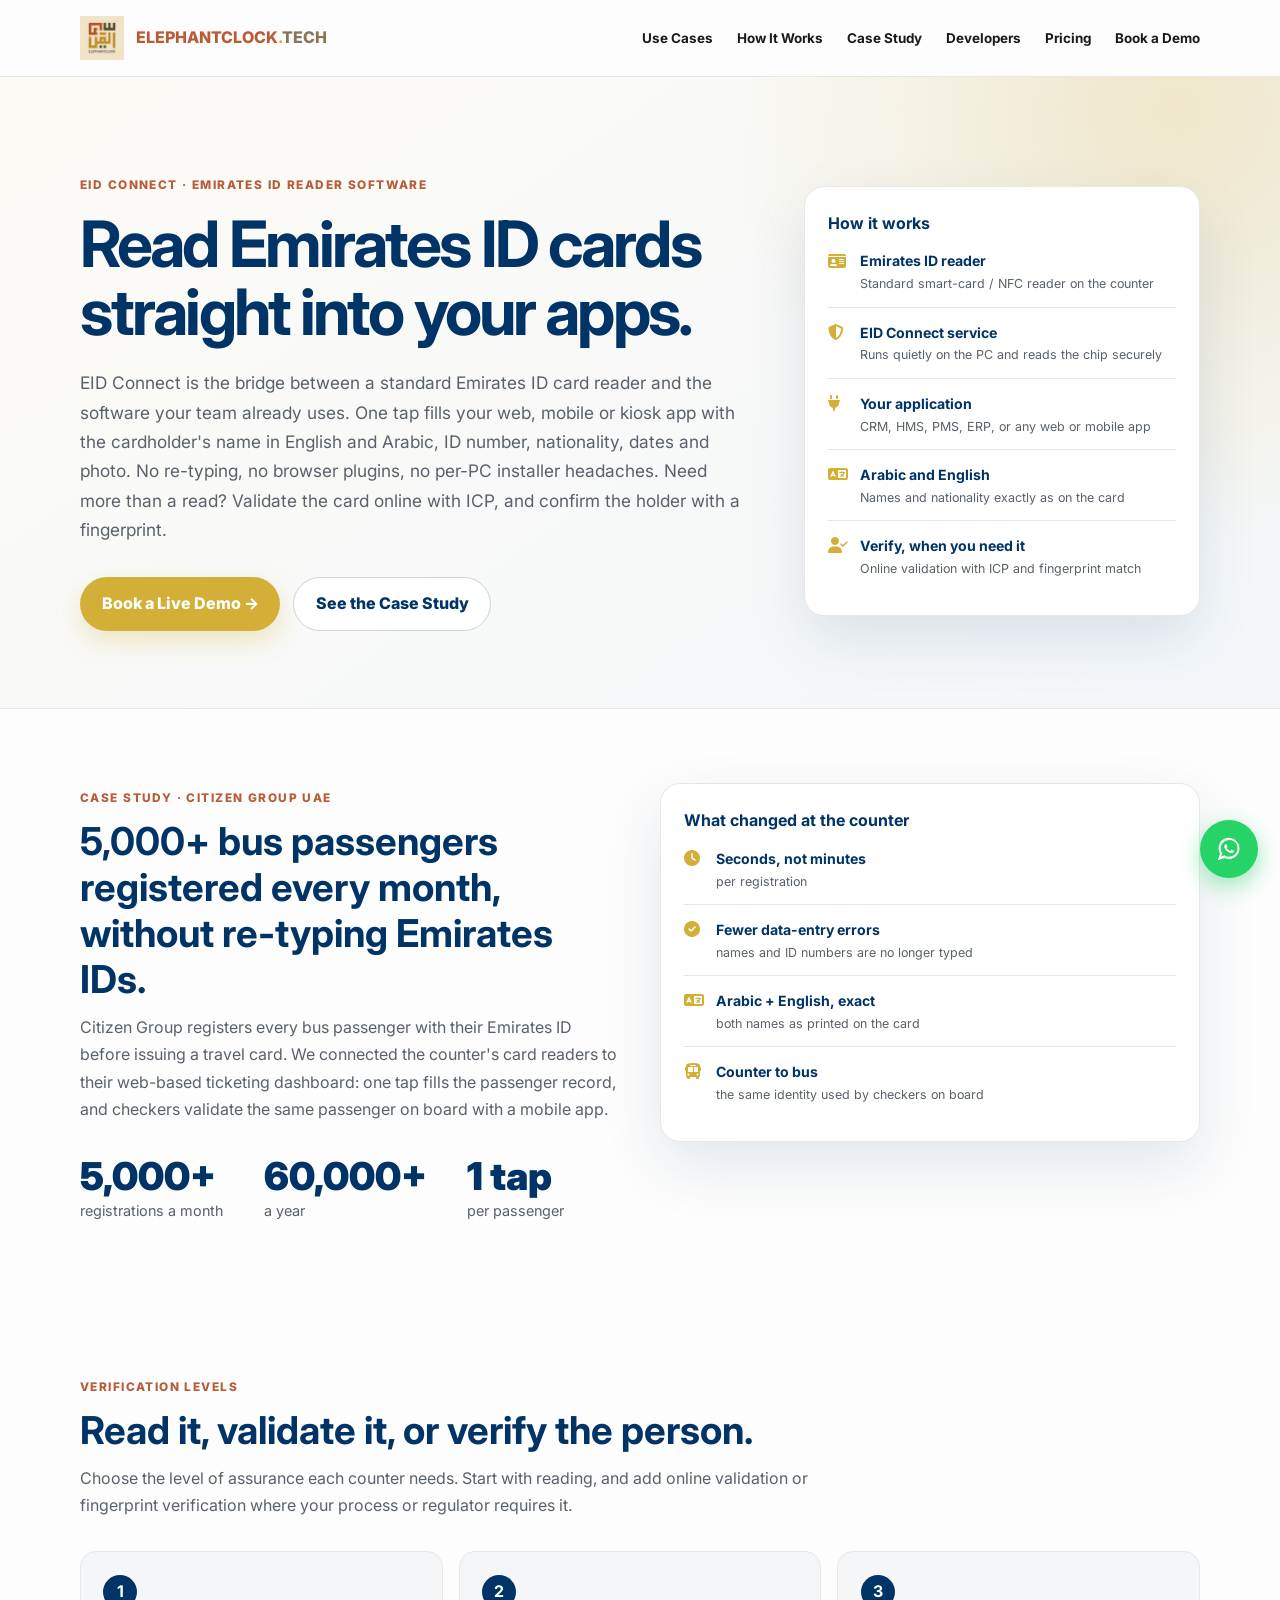
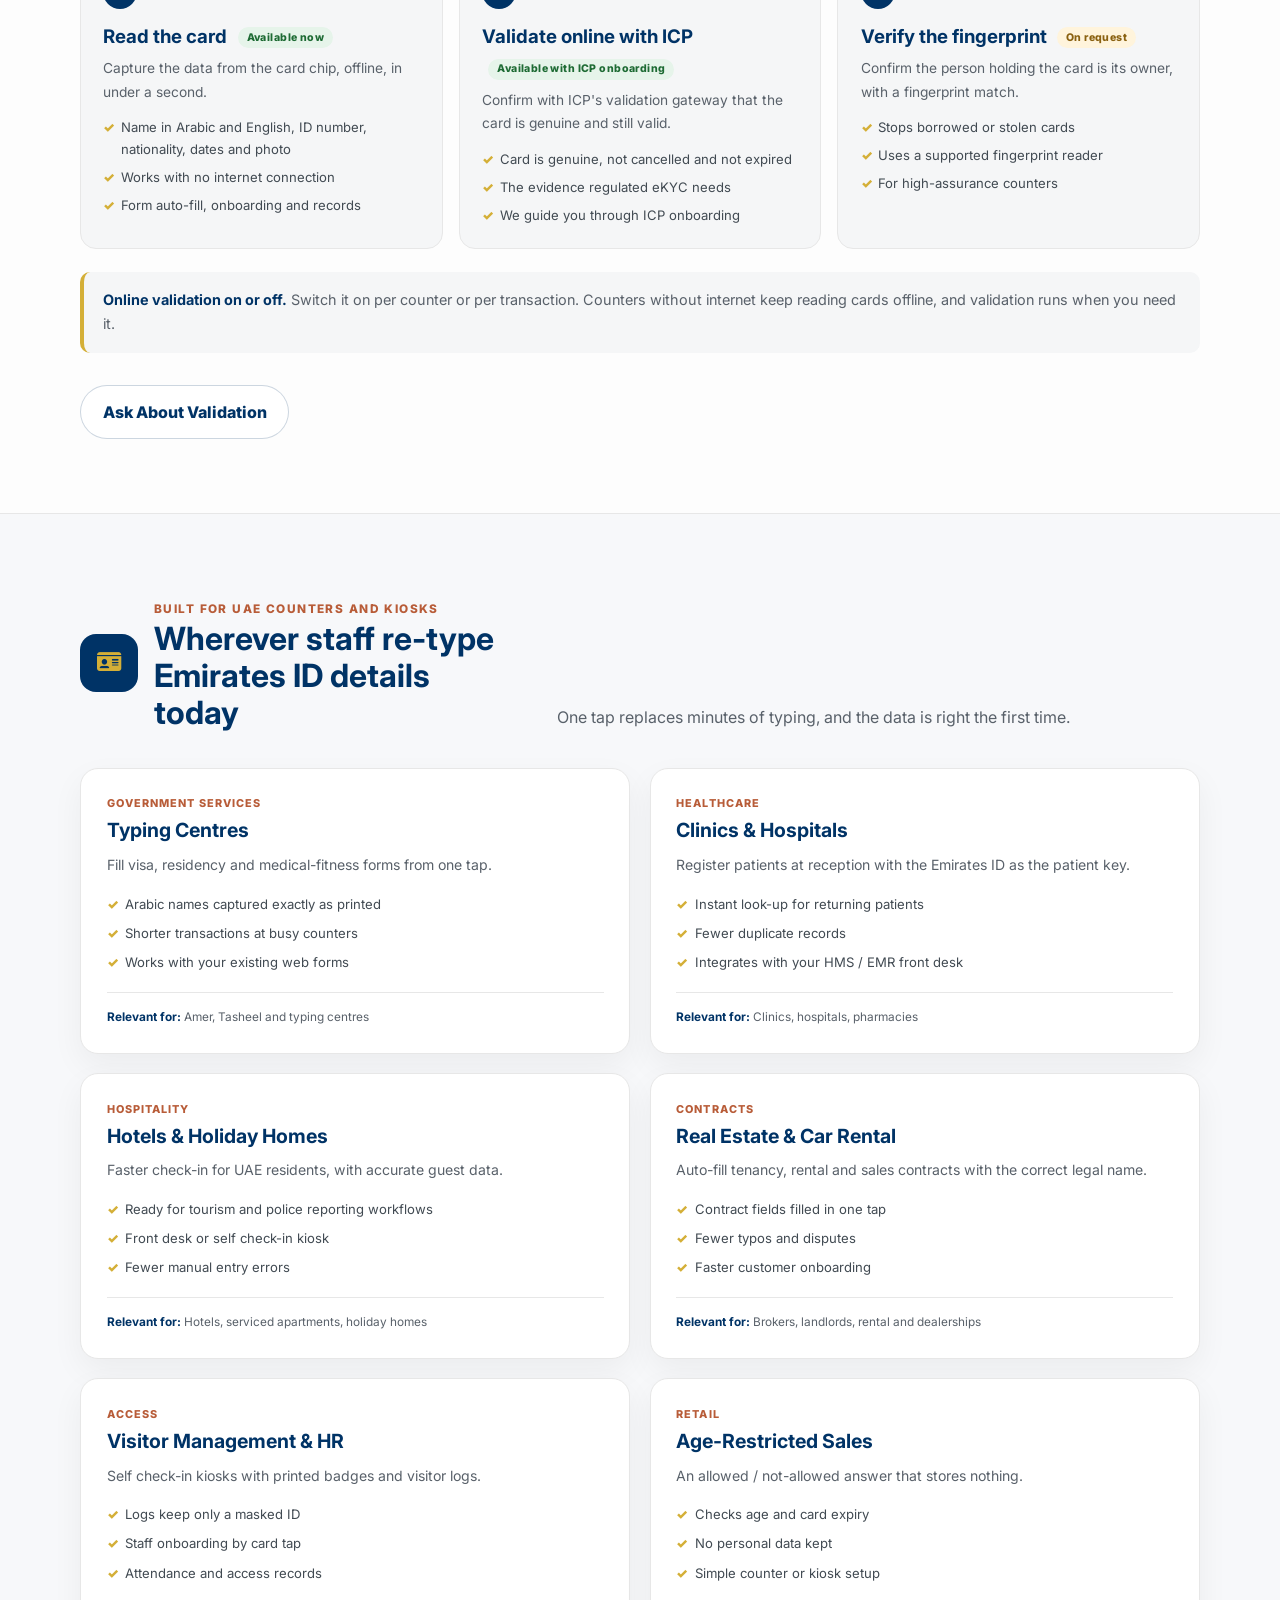
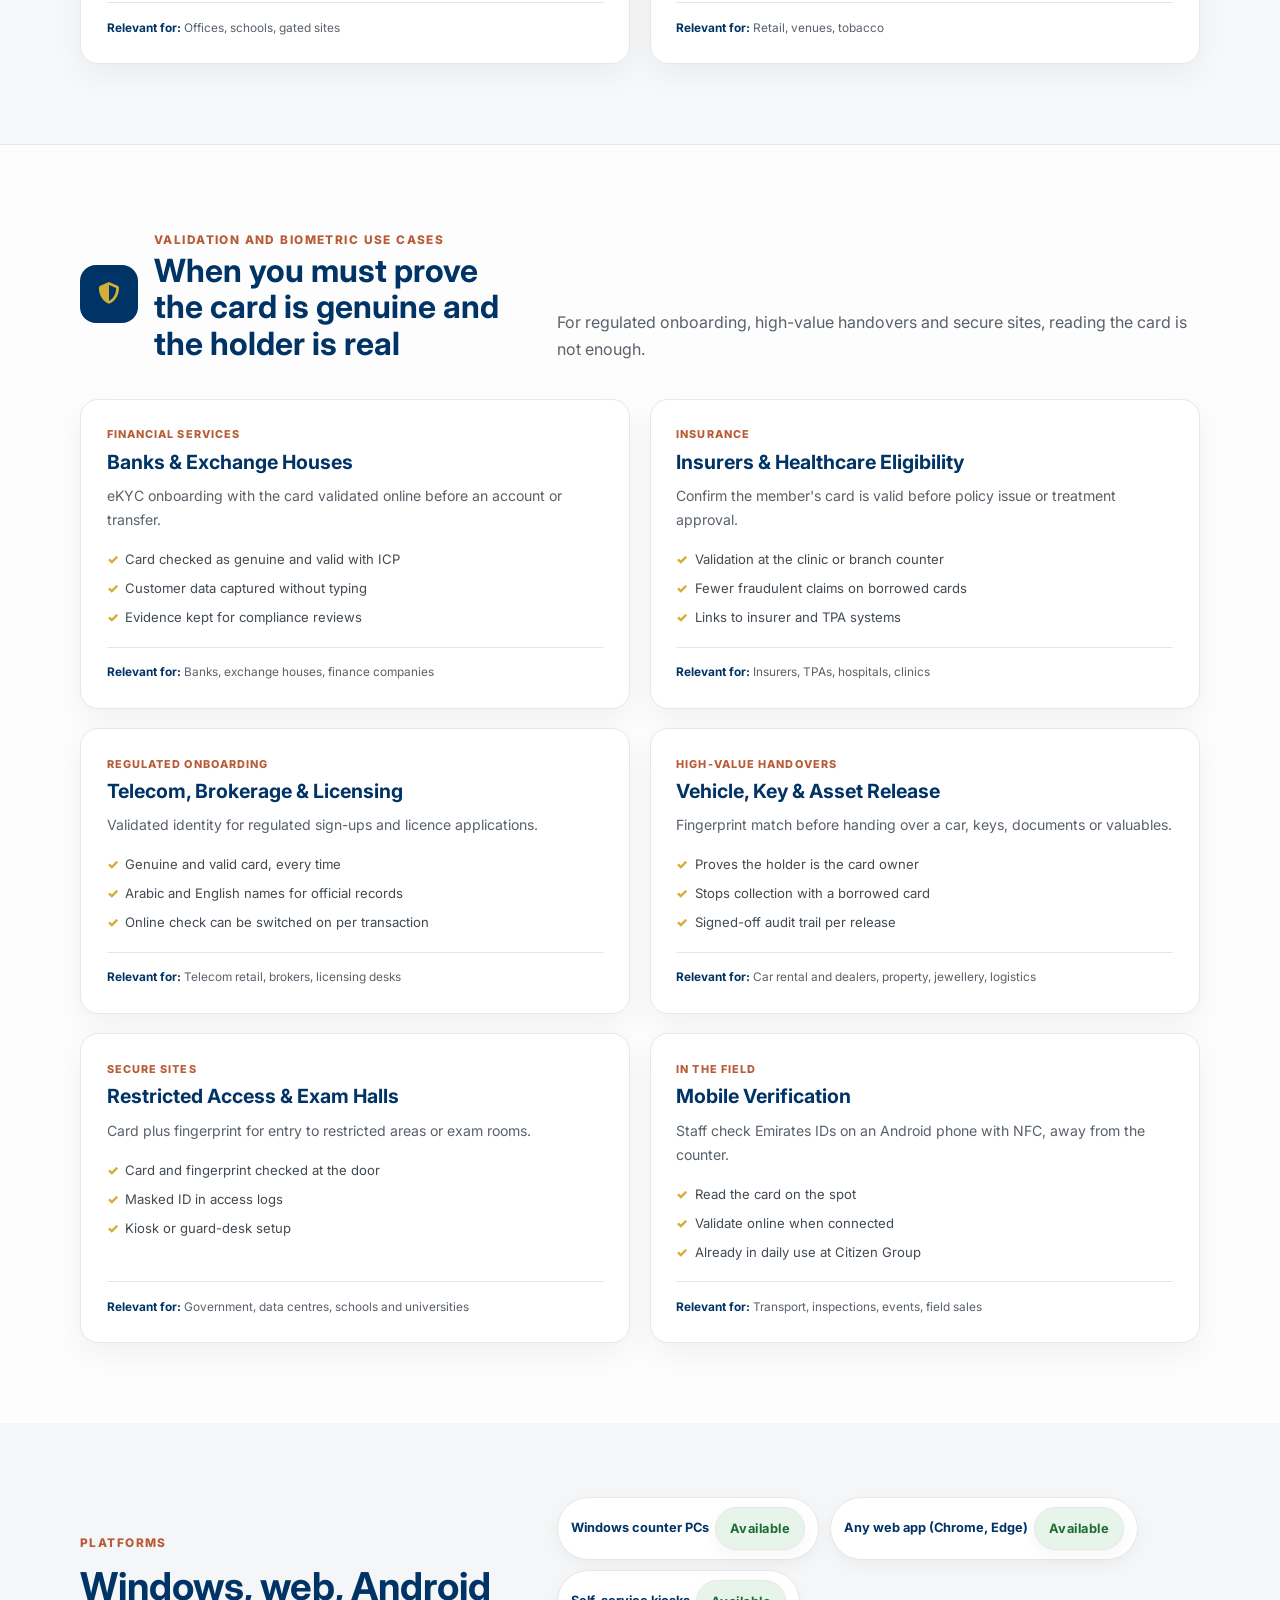
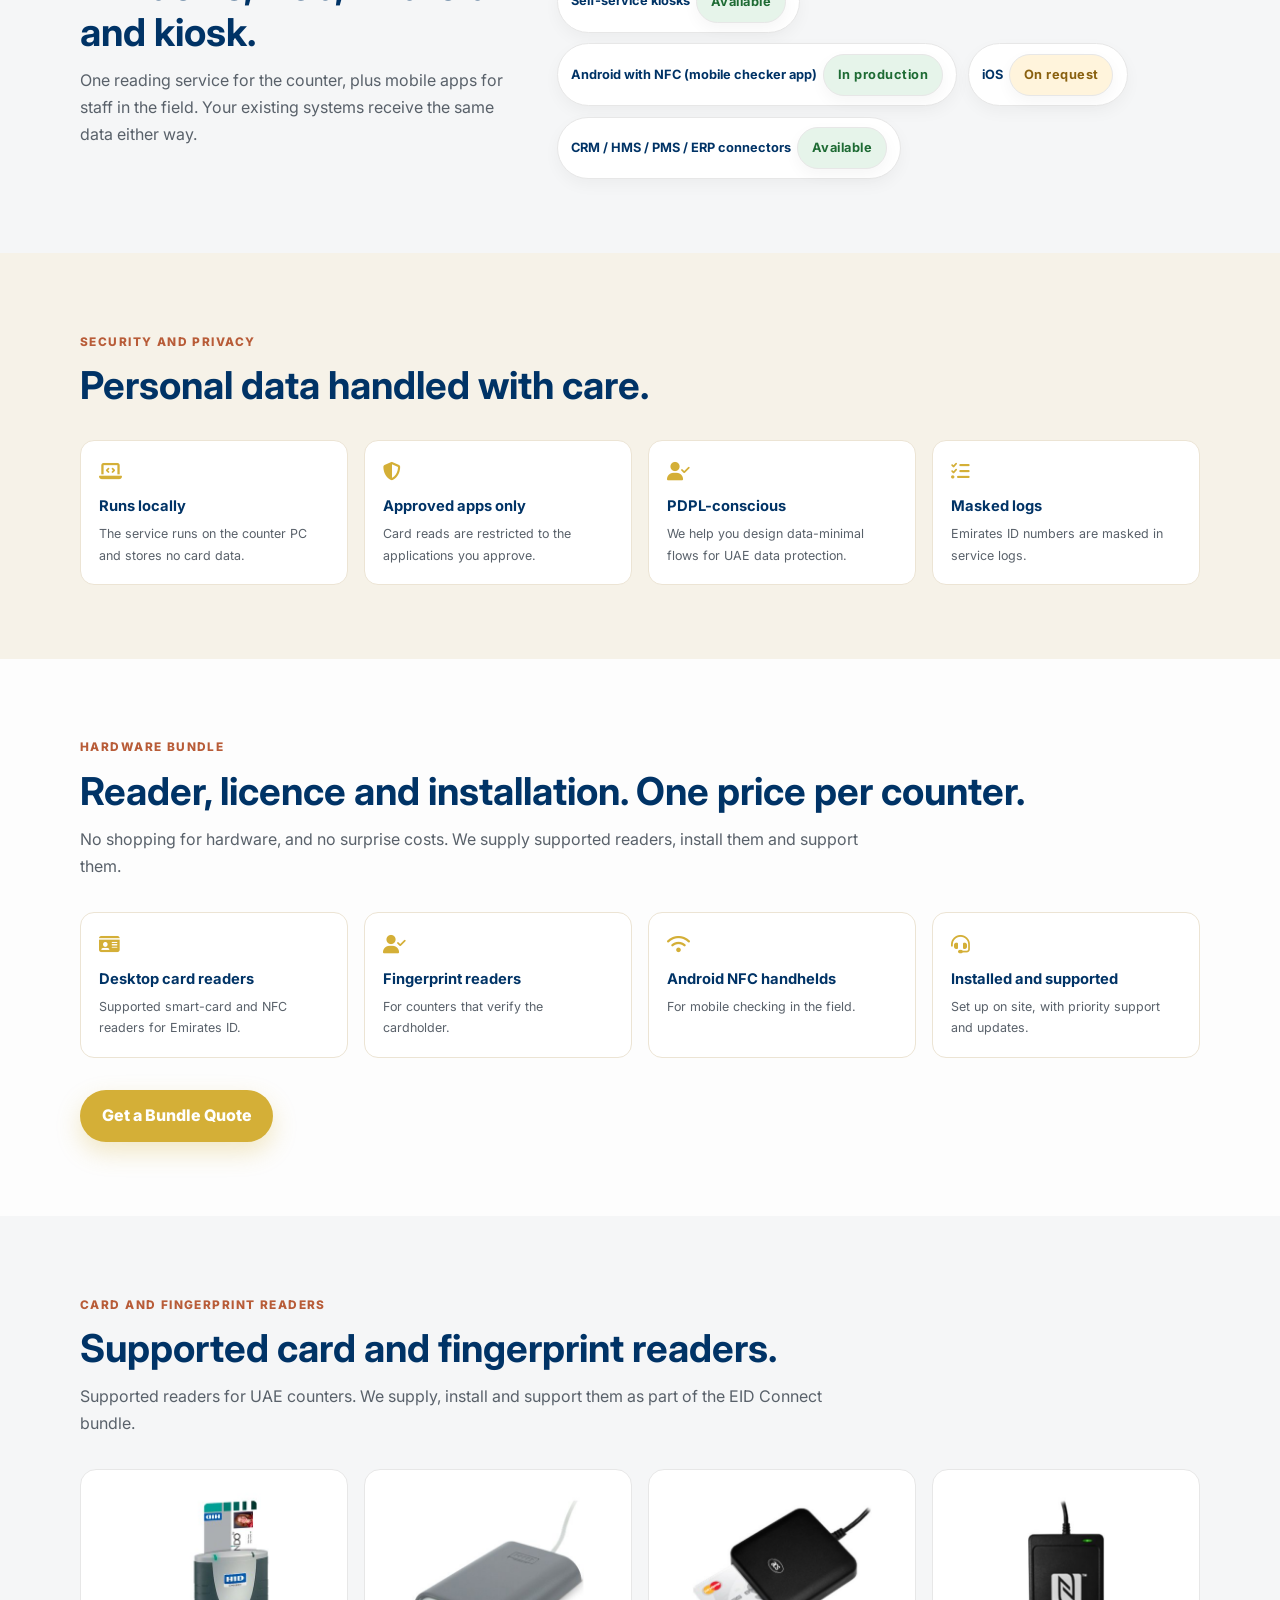
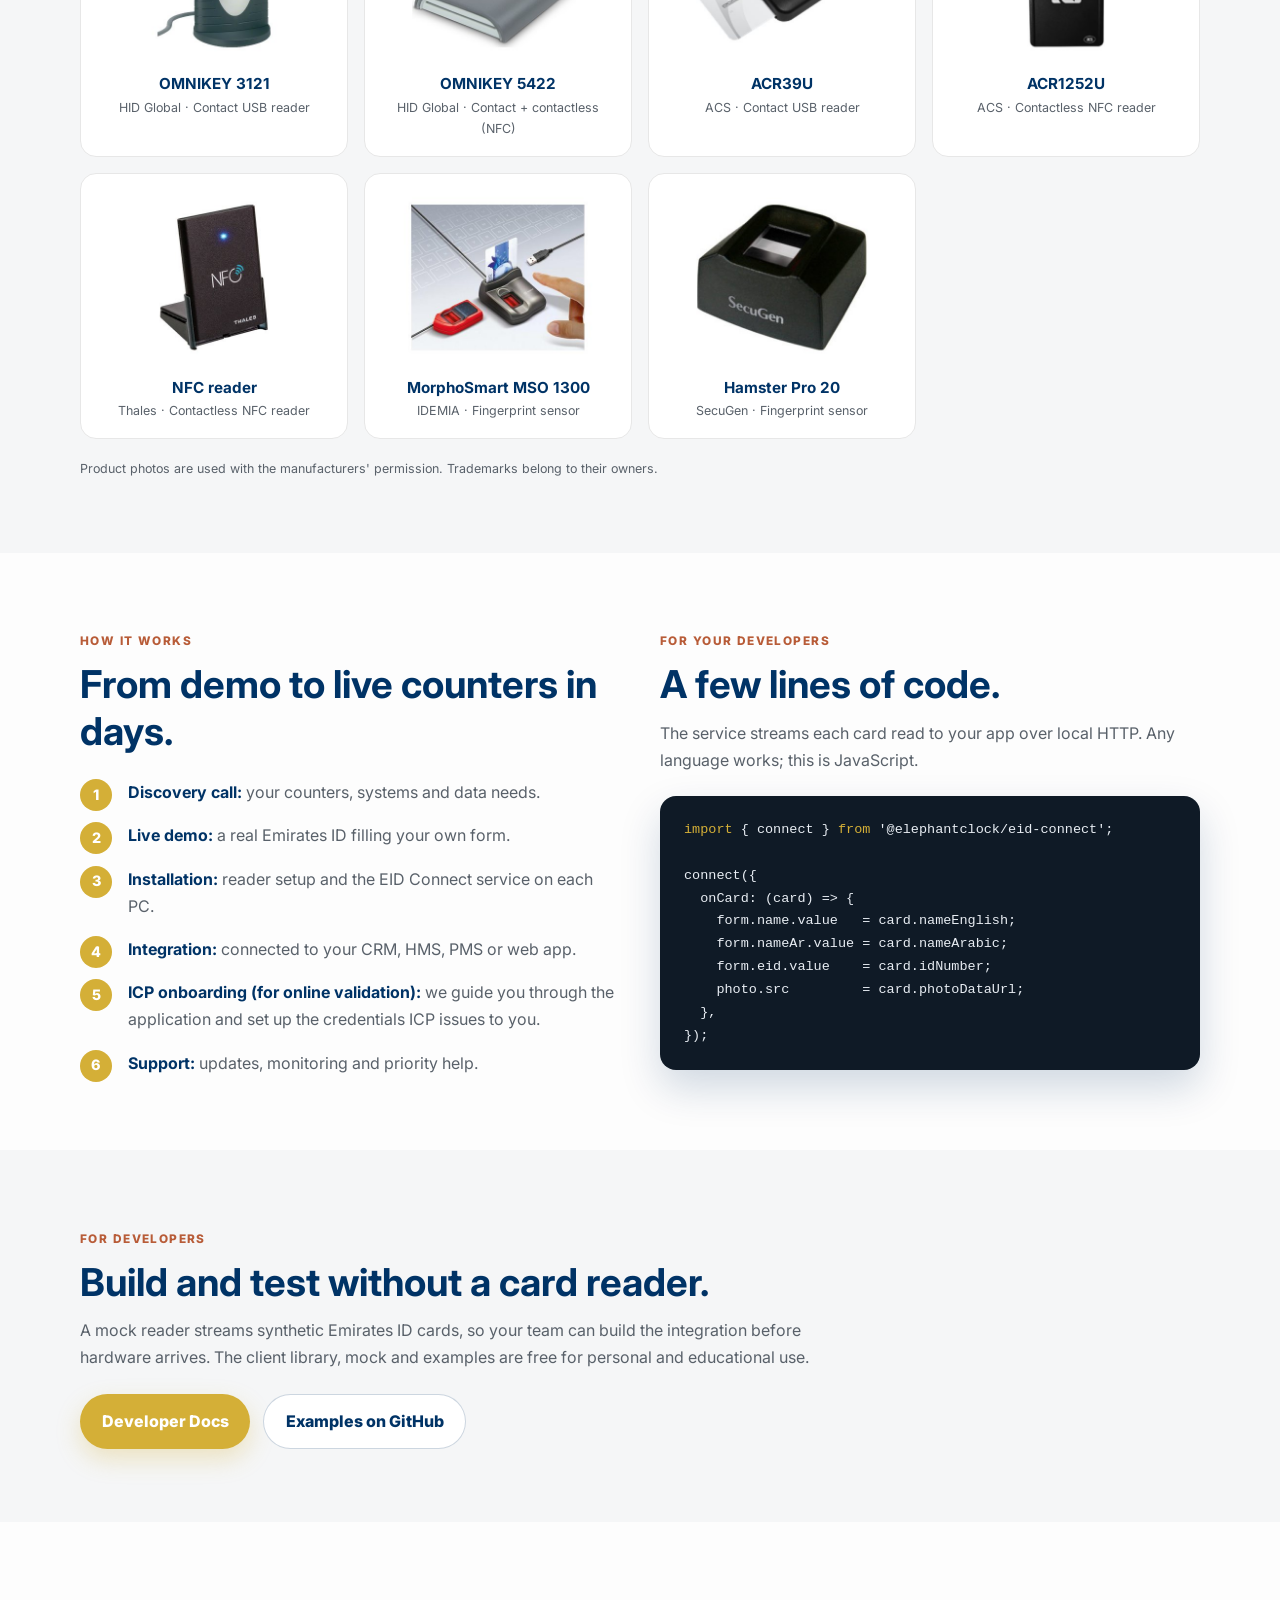
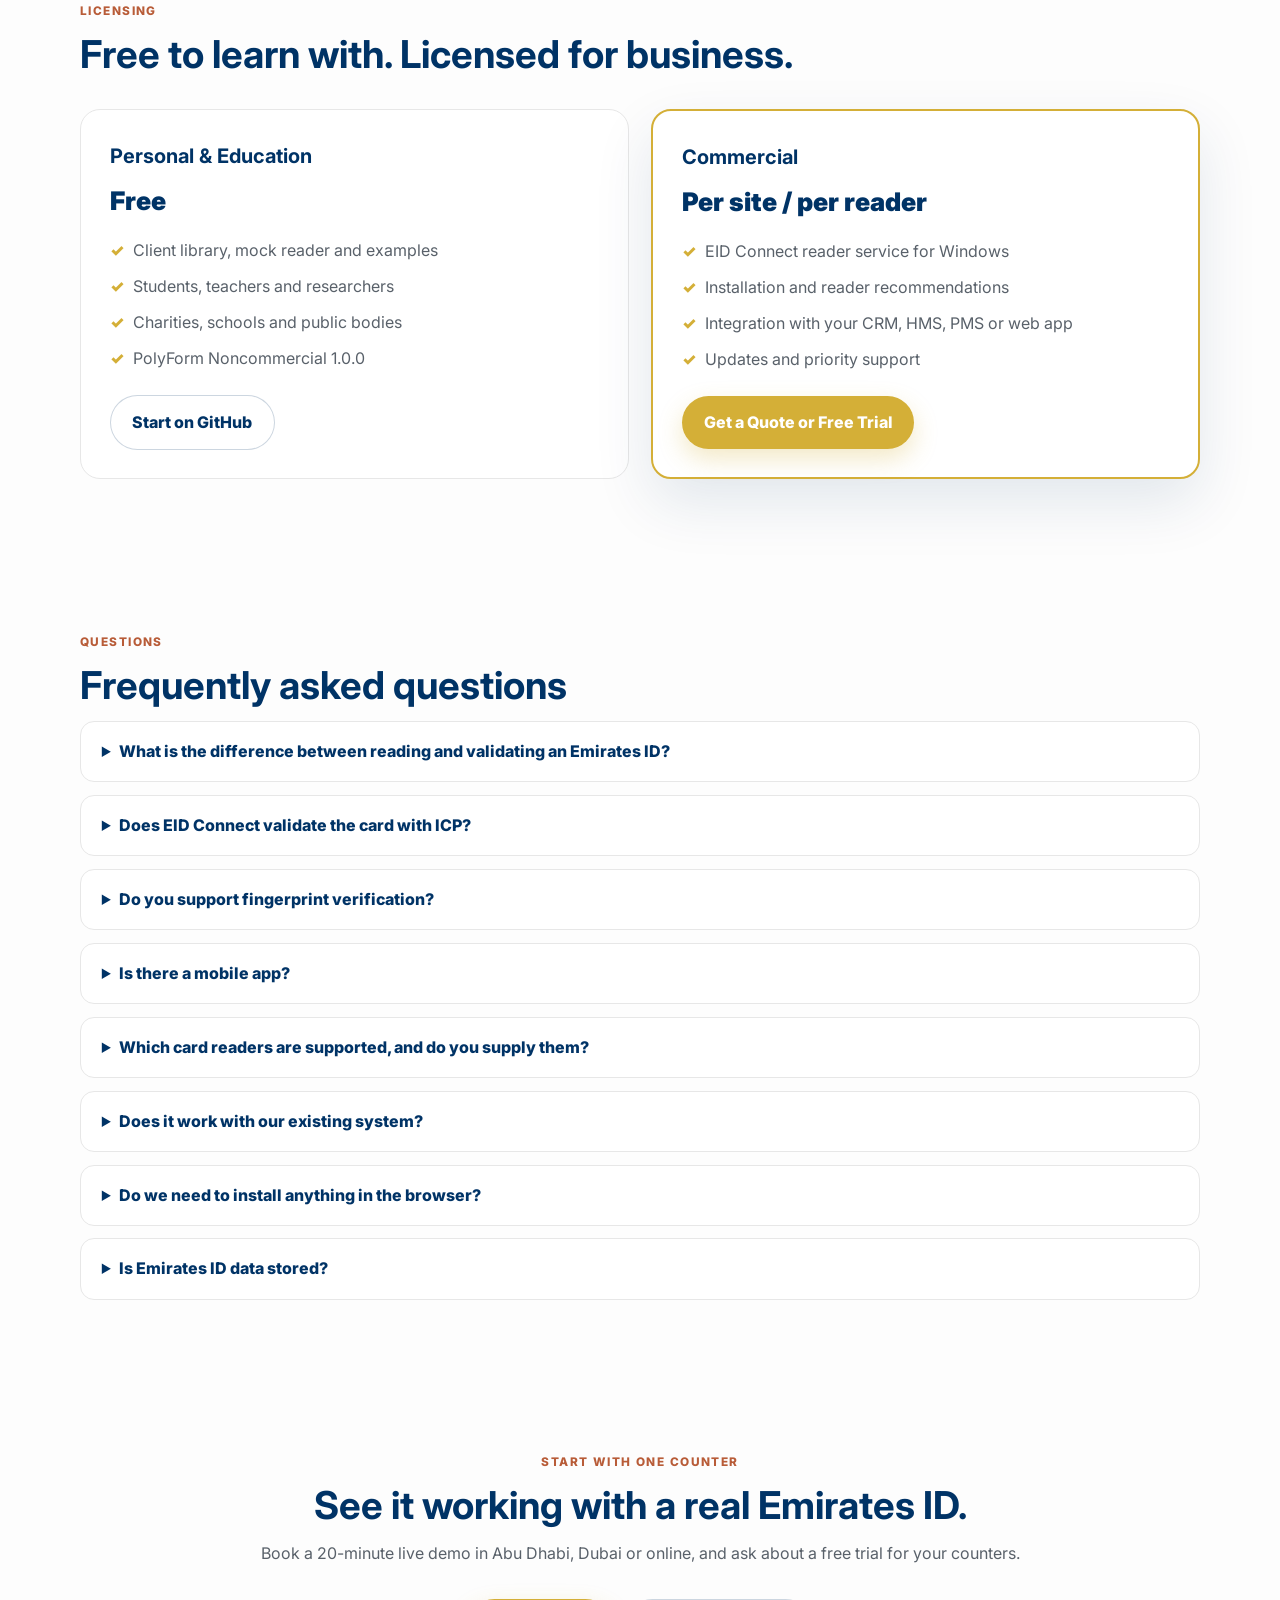
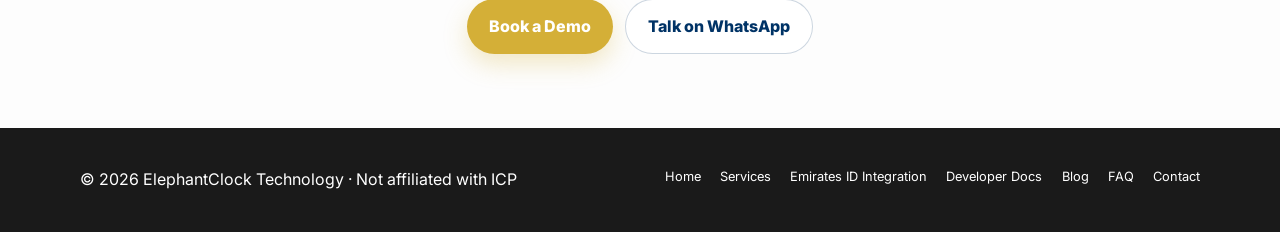
==== commit b779bb3a: "Add verification levels, validation and biometric use cases, platforms, hardware bundle and supporte" ====
--- a/index.html
+++ b/index.html
@@ -1,5 +1,5 @@
 <!DOCTYPE html>
-<html lang="en" dir="ltr"><head><meta charset="UTF-8"><meta name="viewport" content="width=device-width,initial-scale=1,viewport-fit=cover"><title>Emirates ID Reader Software &amp; Integration | EID Connect for UAE Businesses</title><meta name="description" content="EID Connect is Emirates ID reader software that sends card data straight into your web, mobile and kiosk apps. Proven at 5,000+ registrations a month in the UAE. Book a demo or try it free for development."><meta name="robots" content="index,follow,max-snippet:-1,max-image-preview:large,max-video-preview:-1"><link rel="canonical" href="https://elephantclock.github.io/eid-connect/"><meta property="og:locale" content="en_AE"><meta property="og:type" content="website"><meta property="og:title" content="EID Connect: Emirates ID Reader Software for Web, Mobile &amp; Kiosk"><meta property="og:description" content="EID Connect is Emirates ID reader software that sends card data straight into your web, mobile and kiosk apps. Proven at 5,000+ registrations a month in the UAE. Book a demo or try it free for development."><meta property="og:url" content="https://elephantclock.github.io/eid-connect/"><meta property="og:image" content="https://www.elephantclock.ae/images/elephantclock-home-social.png?v=1"><meta name="twitter:card" content="summary_large_image"><meta name="twitter:title" content="EID Connect: Emirates ID Reader Software for Web, Mobile &amp; Kiosk"><meta name="twitter:description" content="EID Connect is Emirates ID reader software that sends card data straight into your web, mobile and kiosk apps. Proven at 5,000+ registrations a month in the UAE. Book a demo or try it free for development."><meta name="twitter:image" content="https://www.elephantclock.ae/images/elephantclock-home-social.png?v=1"><link rel="preconnect" href="https://fonts.googleapis.com"><link rel="preconnect" href="https://fonts.gstatic.com" crossorigin><link href="https://fonts.googleapis.com/css2?family=Inter:wght@400;500;600;700;800;900&display=swap" rel="stylesheet"><link rel="icon" href="assets/logo.png"><link rel="stylesheet" href="assets/fa-subset.css?v=fa2">
+<html lang="en" dir="ltr"><head><meta charset="UTF-8"><meta name="viewport" content="width=device-width,initial-scale=1,viewport-fit=cover"><title>Emirates ID Reader, Validation &amp; Integration | EID Connect for UAE Businesses</title><meta name="description" content="EID Connect is Emirates ID reader software for UAE businesses: read the card into your web, Windows, Android and kiosk apps, validate it online with ICP and verify the holder's fingerprint. Proven at 5,000+ registrations a month."><meta name="robots" content="index,follow,max-snippet:-1,max-image-preview:large,max-video-preview:-1"><link rel="canonical" href="https://elephantclock.github.io/eid-connect/"><meta property="og:locale" content="en_AE"><meta property="og:type" content="website"><meta property="og:title" content="EID Connect: Emirates ID Reader, Validation &amp; Integration"><meta property="og:description" content="EID Connect is Emirates ID reader software for UAE businesses: read the card into your web, Windows, Android and kiosk apps, validate it online with ICP and verify the holder's fingerprint. Proven at 5,000+ registrations a month."><meta property="og:url" content="https://elephantclock.github.io/eid-connect/"><meta property="og:image" content="https://www.elephantclock.ae/images/elephantclock-home-social.png?v=1"><meta name="twitter:card" content="summary_large_image"><meta name="twitter:title" content="EID Connect: Emirates ID Reader, Validation &amp; Integration"><meta name="twitter:description" content="EID Connect is Emirates ID reader software for UAE businesses: read the card into your web, Windows, Android and kiosk apps, validate it online with ICP and verify the holder's fingerprint. Proven at 5,000+ registrations a month."><meta name="twitter:image" content="https://www.elephantclock.ae/images/elephantclock-home-social.png?v=1"><link rel="preconnect" href="https://fonts.googleapis.com"><link rel="preconnect" href="https://fonts.gstatic.com" crossorigin><link href="https://fonts.googleapis.com/css2?family=Inter:wght@400;500;600;700;800;900&display=swap" rel="stylesheet"><link rel="icon" href="assets/logo.png"><link rel="stylesheet" href="assets/fa-subset.css?v=fa2">
 <style>
 :root{--bg:#fdfdfd;--ink:#1a1a1a;--muted:#59616a;--gold:#d4af37;--blue:#003366;--terra:#b85c38;--brown:#8b7355;--line:#e7e7e7;--soft:#f5f6f7}*{box-sizing:border-box;margin:0;padding:0}html{scroll-behavior:smooth}body{font-family:Inter,-apple-system,BlinkMacSystemFont,"Segoe UI",sans-serif;color:var(--ink);background:var(--bg);line-height:1.7}a{color:inherit;text-decoration:none}.container{width:90%;max-width:1120px;margin:auto}.preview{background:var(--blue);color:#fff;text-align:center;padding:.55rem;font-size:.78rem;font-weight:700;letter-spacing:.04em}header{position:sticky;top:0;z-index:20;background:rgba(253,253,253,.97);border-bottom:1px solid var(--line);backdrop-filter:blur(12px)}.nav{min-height:76px;display:flex;align-items:center;justify-content:space-between;gap:2rem}.brand{display:flex;align-items:center;gap:.75rem;font-size:1rem;font-weight:800}.brand img{width:44px;height:44px;object-fit:contain}.brand-e{color:var(--terra)}.brand-dot{color:var(--gold)}.brand-t{color:var(--brown)}nav ul{display:flex;gap:1.5rem;list-style:none;font-size:.84rem;font-weight:700}nav a:hover,nav a.active{color:var(--gold)}.menu-toggle{display:none;border:0;background:none;color:var(--blue);font-size:1.35rem;cursor:pointer;padding:.5rem}
 .hero{padding:5.8rem 0 4.8rem;background:radial-gradient(circle at 92% 5%,rgba(212,175,55,.24),transparent 34%),linear-gradient(145deg,#fdfbf6,#f3f7fa);border-bottom:1px solid var(--line)}.hero-grid{display:grid;grid-template-columns:1.25fr .75fr;gap:4rem;align-items:center}.eyebrow,.kicker{color:var(--terra);font-size:.74rem;font-weight:800;letter-spacing:.12em;text-transform:uppercase}.hero h1{color:var(--blue);font-size:clamp(2.5rem,5vw,4.35rem);line-height:1.07;letter-spacing:-.045em;margin:.8rem 0 1.35rem}.lead,.intro,.family-copy{color:var(--muted)}.hero .lead{font-size:1.08rem}.actions{display:flex;flex-wrap:wrap;gap:.8rem;margin-top:2rem}.btn{display:inline-flex;align-items:center;justify-content:center;border-radius:999px;padding:.8rem 1.35rem;font-weight:800;transition:.2s}.btn:hover{transform:translateY(-2px)}.primary{background:var(--gold);color:#fff;box-shadow:0 10px 24px rgba(212,175,55,.28)}.secondary{background:#fff;color:var(--blue);border:1px solid rgba(0,51,102,.2)}.proof{background:#fff;border:1px solid var(--line);border-radius:20px;padding:1.45rem;box-shadow:0 24px 60px rgba(0,51,102,.11)}.proof h2{color:var(--blue);font-size:1rem}.proof-row{display:flex;gap:.75rem;padding:.78rem 0;border-top:1px solid var(--line)}.proof-row:first-of-type{border-top:0}.proof-row i{color:var(--gold);width:20px;padding-top:.22rem}.proof-row strong{display:block;color:var(--blue);font-size:.88rem}.proof-row span{display:block;color:var(--muted);font-size:.78rem}
@@ -16,6 +16,7 @@
 .eid-code{background:#0f1a26;color:#e8edf3;border-radius:16px;padding:1.4rem 1.5rem;overflow-x:auto;font:13.5px/1.7 ui-monospace,SFMono-Regular,Menlo,monospace;margin-top:1.4rem;box-shadow:0 18px 40px rgba(0,51,102,.18)}
 .eid-code .c{color:#8aa4bf}.eid-code .k{color:#d4af37}
 .eid-split{display:grid;grid-template-columns:1fr 1fr;gap:2.5rem;align-items:start}
+.eid-split>*{min-width:0}
 .eid-plans{display:grid;grid-template-columns:repeat(auto-fit,minmax(280px,1fr));gap:1.4rem;margin-top:2rem}
 .eid-plan{background:#fff;border:1px solid var(--line);border-radius:20px;padding:1.8rem}
 .eid-plan.featured{border:2px solid var(--gold);box-shadow:0 24px 60px rgba(0,51,102,.11)}
@@ -23,12 +24,25 @@
 .eid-plan ul{list-style:none;display:grid;gap:.55rem;margin-bottom:1.4rem;color:var(--muted)}.eid-plan li::before{content:"\2713";color:var(--gold);font-weight:900;margin-inline-end:.55rem}
 .eid-stat{display:flex;gap:2.5rem;flex-wrap:wrap;margin-top:2rem}.eid-stat div strong{display:block;font-size:2.4rem;font-weight:900;color:var(--blue);line-height:1.1}.eid-stat div span{color:var(--muted);font-size:.9rem}
 @media(max-width:860px){.eid-split{grid-template-columns:1fr}}
-</style><script type="application/ld+json">{"@context": "https://schema.org", "@type": "SoftwareApplication", "name": "EID Connect", "applicationCategory": "BusinessApplication", "operatingSystem": "Windows", "description": "EID Connect is Emirates ID reader software that sends card data straight into your web, mobile and kiosk apps. Proven at 5,000+ registrations a month in the UAE. Book a demo or try it free for development.", "url": "https://elephantclock.github.io/eid-connect/", "offers": {"@type": "Offer", "price": "0", "priceCurrency": "AED", "description": "Free for personal and educational use; commercial licence on request"}, "publisher": {"@type": "Organization", "name": "ElephantClock Technology", "url": "https://www.elephantclock.ae", "telephone": "+971507022916", "address": {"@type": "PostalAddress", "addressLocality": "Abu Dhabi", "addressCountry": "AE"}}, "areaServed": {"@type": "Country", "name": "United Arab Emirates"}}</script><script type="application/ld+json">{"@context": "https://schema.org", "@type": "FAQPage", "mainEntity": [{"@type": "Question", "name": "Does EID Connect verify the card with the government?", "acceptedAnswer": {"@type": "Answer", "text": "EID Connect reads the data stored on the card chip, for capture, auto-fill and onboarding. Online validation against government records, needed for regulated eKYC, is a separate service. Ask us about it."}}, {"@type": "Question", "name": "Which card readers are supported?", "acceptedAnswer": {"@type": "Answer", "text": "Standard PC/SC smart-card and NFC readers that work with Emirates ID. We recommend models and can help you buy them."}}, {"@type": "Question", "name": "Does it work with our existing system?", "acceptedAnswer": {"@type": "Answer", "text": "Yes. Any web application can receive card data, and we integrate with CRMs, hospital, hotel and property-management systems, and ERPs."}}, {"@type": "Question", "name": "Do we need to install anything in the browser?", "acceptedAnswer": {"@type": "Answer", "text": "No. A small Windows service runs on the counter PC, and your web app connects to it directly."}}, {"@type": "Question", "name": "Is Emirates ID data stored?", "acceptedAnswer": {"@type": "Answer", "text": "The service itself stores nothing. Your application decides what to keep, and we help you keep the minimum needed under UAE data-protection law."}}]}</script></head><body><header><div class="container nav"><a class="brand" href="https://www.elephantclock.ae/"><img src="assets/logo.png" alt="ElephantClock logo"><span><span class="brand-e">ELEPHANTCLOCK</span><span class="brand-dot">.</span><span class="brand-t">TECH</span></span></a><nav aria-label="Main navigation"><ul><li><a href="#use-cases">Use Cases</a></li><li><a href="#how">How It Works</a></li><li><a href="#case-study">Case Study</a></li><li><a href="docs.html">Developers</a></li><li><a href="#commercial">Pricing</a></li><li><a href="https://www.elephantclock.ae/get-free-consultation.html">Book a Demo</a></li></ul></nav><button class="menu-toggle" id="menu-toggle" type="button" aria-label="Toggle navigation" aria-expanded="false"><i class="fas fa-bars"></i></button></div></header><main>
-<section class="hero"><div class="container hero-grid"><div><span class="eyebrow">EID Connect · Emirates ID Reader Software</span><h1>Read Emirates ID cards straight into your apps.</h1><p class="lead">EID Connect is the bridge between a standard Emirates ID card reader and the software your team already uses. One tap fills your web, mobile or kiosk app with the cardholder's name in English and Arabic, ID number, nationality, dates and photo. No re-typing, no browser plugins, no per-PC installer headaches.</p><div class="actions"><a class="btn primary" href="https://www.elephantclock.ae/get-free-consultation.html">Book a Live Demo →</a><a class="btn secondary" href="#case-study">See the Case Study</a></div></div><aside class="proof"><h2>How it works</h2><div class="proof-row"><i class="fas fa-id-card"></i><div><strong>Emirates ID reader</strong><span>Standard smart-card / NFC reader on the counter</span></div></div><div class="proof-row"><i class="fas fa-shield-alt"></i><div><strong>EID Connect service</strong><span>Runs quietly on the PC and reads the chip securely</span></div></div><div class="proof-row"><i class="fas fa-plug"></i><div><strong>Your application</strong><span>CRM, HMS, PMS, ERP, or any web or mobile app</span></div></div><div class="proof-row"><i class="fas fa-language"></i><div><strong>Arabic and English</strong><span>Names and nationality exactly as on the card</span></div></div></aside></div></section>
+
+.badge{display:inline-block;margin-inline-start:.4rem;padding:.12rem .55rem;border-radius:999px;font-size:.66rem;font-weight:800;letter-spacing:.04em;vertical-align:middle}.badge.ok{background:#e6f4ea;color:#1e6b34}.badge.req{background:#fff4dc;color:#8a6110}
+.verify{padding:4.6rem 0}.verify .path ul{list-style:none;display:grid;gap:.35rem;margin-top:.75rem}.verify .path li{position:relative;padding-inline-start:1.1rem;color:#414a52;font-size:.82rem}.verify .path li:before{content:"✓";position:absolute;inset-inline-start:0;color:var(--gold);font-weight:900}.verify-note{margin-top:1.4rem;padding:1rem 1.2rem;border-inline-start:4px solid var(--gold);background:var(--soft);border-radius:10px;color:var(--muted);font-size:.9rem}.verify-note strong{color:var(--blue)}
+.industry strong{display:block;color:#fff;font-size:1.9rem;line-height:1.1;font-weight:900}
+.platforms{padding:4.6rem 0;background:var(--soft)}.platforms .tag-cloud span .badge{margin-inline-start:.35rem}
+.bundle{padding:4.6rem 0}.bundle .trust-grid{grid-template-columns:repeat(4,1fr)}
+@media(max-width:900px){.bundle .trust-grid{grid-template-columns:repeat(2,1fr)}}@media(max-width:640px){.bundle .trust-grid{grid-template-columns:1fr}}
+.readers{padding:4.6rem 0;background:var(--soft)}.reader-grid{display:grid;grid-template-columns:repeat(4,1fr);gap:1rem;margin-top:2rem}.reader{background:#fff;border:1px solid var(--line);border-radius:16px;padding:1rem;text-align:center}.reader img{display:block;width:100%;height:auto;aspect-ratio:4/3;object-fit:contain;background:#fff}.reader h3{color:var(--blue);font-size:.95rem;margin-top:.6rem}.reader p{color:var(--muted);font-size:.78rem}.reader-note{margin-top:1.2rem;color:var(--muted);font-size:.78rem}@media(max-width:900px){.reader-grid{grid-template-columns:repeat(2,1fr)}}
+</style><script type="application/ld+json">{"@context": "https://schema.org", "@type": "SoftwareApplication", "name": "EID Connect", "applicationCategory": "BusinessApplication", "operatingSystem": "Windows, Android", "description": "EID Connect is Emirates ID reader software for UAE businesses: read the card into your web, Windows, Android and kiosk apps, validate it online with ICP and verify the holder's fingerprint. Proven at 5,000+ registrations a month.", "url": "https://elephantclock.github.io/eid-connect/", "offers": {"@type": "Offer", "price": "0", "priceCurrency": "AED", "description": "Free for personal and educational use; commercial licence on request"}, "publisher": {"@type": "Organization", "name": "ElephantClock Technology", "url": "https://www.elephantclock.ae", "telephone": "+971507022916", "address": {"@type": "PostalAddress", "addressLocality": "Abu Dhabi", "addressCountry": "AE"}}, "areaServed": {"@type": "Country", "name": "United Arab Emirates"}}</script><script type="application/ld+json">{"@context": "https://schema.org", "@type": "FAQPage", "mainEntity": [{"@type": "Question", "name": "What is the difference between reading and validating an Emirates ID?", "acceptedAnswer": {"@type": "Answer", "text": "Reading copies the data stored on the card chip, offline. Validating checks online with ICP that the card is genuine, not cancelled and not expired. Many counters only need reading; regulated eKYC needs validation."}}, {"@type": "Question", "name": "Does EID Connect validate the card with ICP?", "acceptedAnswer": {"@type": "Answer", "text": "Yes. Online validation through ICP's validation gateway is available once your organisation completes ICP onboarding, and we guide you through it. It can be switched on or off per counter or per transaction."}}, {"@type": "Question", "name": "Do you support fingerprint verification?", "acceptedAnswer": {"@type": "Answer", "text": "Yes, on request. With a supported fingerprint reader, EID Connect confirms that the person presenting the card is its owner."}}, {"@type": "Question", "name": "Is there a mobile app?", "acceptedAnswer": {"@type": "Answer", "text": "Yes. An Android app reads Emirates IDs over NFC and is in daily use at Citizen Group. iOS is available on request."}}, {"@type": "Question", "name": "Which card readers are supported, and do you supply them?", "acceptedAnswer": {"@type": "Answer", "text": "Standard smart-card and NFC readers that work with Emirates ID. We supply supported readers as part of a bundle with the licence and installation, or recommend models if you prefer to buy your own."}}, {"@type": "Question", "name": "Does it work with our existing system?", "acceptedAnswer": {"@type": "Answer", "text": "Yes. Any web application can receive card data, and we integrate with CRMs, hospital, hotel and property-management systems, and ERPs."}}, {"@type": "Question", "name": "Do we need to install anything in the browser?", "acceptedAnswer": {"@type": "Answer", "text": "No. A small Windows service runs on the counter PC, and your web app connects to it directly."}}, {"@type": "Question", "name": "Is Emirates ID data stored?", "acceptedAnswer": {"@type": "Answer", "text": "The service itself stores nothing. Your application decides what to keep, and we help you keep the minimum needed under UAE data-protection law."}}]}</script></head><body><header><div class="container nav"><a class="brand" href="https://www.elephantclock.ae/"><img src="assets/logo.png" alt="ElephantClock logo"><span><span class="brand-e">ELEPHANTCLOCK</span><span class="brand-dot">.</span><span class="brand-t">TECH</span></span></a><nav aria-label="Main navigation"><ul><li><a href="#use-cases">Use Cases</a></li><li><a href="#how">How It Works</a></li><li><a href="#case-study">Case Study</a></li><li><a href="docs.html">Developers</a></li><li><a href="#commercial">Pricing</a></li><li><a href="https://wa.me/971507022916?text=Hi%20ElephantClock%2C%20I%27d%20like%20a%20demo%20of%20EID%20Connect%20(Emirates%20ID%20integration)." target="_blank" rel="noopener">Book a Demo</a></li></ul></nav><button class="menu-toggle" id="menu-toggle" type="button" aria-label="Toggle navigation" aria-expanded="false"><i class="fas fa-bars"></i></button></div></header><main>
+<section class="hero"><div class="container hero-grid"><div><span class="eyebrow">EID Connect · Emirates ID Reader Software</span><h1>Read Emirates ID cards straight into your apps.</h1><p class="lead">EID Connect is the bridge between a standard Emirates ID card reader and the software your team already uses. One tap fills your web, mobile or kiosk app with the cardholder's name in English and Arabic, ID number, nationality, dates and photo. No re-typing, no browser plugins, no per-PC installer headaches. Need more than a read? Validate the card online with ICP, and confirm the holder with a fingerprint.</p><div class="actions"><a class="btn primary" href="https://wa.me/971507022916?text=Hi%20ElephantClock%2C%20I%27d%20like%20a%20demo%20of%20EID%20Connect%20(Emirates%20ID%20integration)." target="_blank" rel="noopener">Book a Live Demo →</a><a class="btn secondary" href="#case-study">See the Case Study</a></div></div><aside class="proof"><h2>How it works</h2><div class="proof-row"><i class="fas fa-id-card"></i><div><strong>Emirates ID reader</strong><span>Standard smart-card / NFC reader on the counter</span></div></div><div class="proof-row"><i class="fas fa-shield-alt"></i><div><strong>EID Connect service</strong><span>Runs quietly on the PC and reads the chip securely</span></div></div><div class="proof-row"><i class="fas fa-plug"></i><div><strong>Your application</strong><span>CRM, HMS, PMS, ERP, or any web or mobile app</span></div></div><div class="proof-row"><i class="fas fa-language"></i><div><strong>Arabic and English</strong><span>Names and nationality exactly as on the card</span></div></div><div class="proof-row"><i class="fas fa-user-check"></i><div><strong>Verify, when you need it</strong><span>Online validation with ICP and fingerprint match</span></div></div></aside></div></section>
 <section class="pathways" id="case-study"><div class="container eid-split"><div><span class="kicker">Case study · Citizen Group UAE</span><h2 class="title">5,000+ bus passengers registered every month, without re-typing Emirates IDs.</h2><p class="intro">Citizen Group registers every bus passenger with their Emirates ID before issuing a travel card. We connected the counter's card readers to their web-based ticketing dashboard: one tap fills the passenger record, and checkers validate the same passenger on board with a mobile app.</p><div class="eid-stat"><div><strong>5,000+</strong><span>registrations a month</span></div><div><strong>60,000+</strong><span>a year</span></div><div><strong>1 tap</strong><span>per passenger</span></div></div></div><aside class="proof"><h2>What changed at the counter</h2><div class="proof-row"><i class="fas fa-clock"></i><div><strong>Seconds, not minutes</strong><span>per registration</span></div></div><div class="proof-row"><i class="fas fa-check-circle"></i><div><strong>Fewer data-entry errors</strong><span>names and ID numbers are no longer typed</span></div></div><div class="proof-row"><i class="fas fa-language"></i><div><strong>Arabic + English, exact</strong><span>both names as printed on the card</span></div></div><div class="proof-row"><i class="fas fa-bus"></i><div><strong>Counter to bus</strong><span>the same identity used by checkers on board</span></div></div></aside></div></section>
+<section class="verify" id="verification"><div class="container"><span class="kicker">Verification levels</span><h2 class="title">Read it, validate it, or verify the person.</h2><p class="intro">Choose the level of assurance each counter needs. Start with reading, and add online validation or fingerprint verification where your process or regulator requires it.</p><div class="path-grid"><div class="path"><b>1</b><h3>Read the card <span class="badge ok">Available now</span></h3><p>Capture the data from the card chip, offline, in under a second.</p><ul><li>Name in Arabic and English, ID number, nationality, dates and photo</li><li>Works with no internet connection</li><li>Form auto-fill, onboarding and records</li></ul></div><div class="path"><b>2</b><h3>Validate online with ICP <span class="badge ok">Available with ICP onboarding</span></h3><p>Confirm with ICP's validation gateway that the card is genuine and still valid.</p><ul><li>Card is genuine, not cancelled and not expired</li><li>The evidence regulated eKYC needs</li><li>We guide you through ICP onboarding</li></ul></div><div class="path"><b>3</b><h3>Verify the fingerprint <span class="badge req">On request</span></h3><p>Confirm the person holding the card is its owner, with a fingerprint match.</p><ul><li>Stops borrowed or stolen cards</li><li>Uses a supported fingerprint reader</li><li>For high-assurance counters</li></ul></div></div><p class="verify-note"><strong>Online validation on or off.</strong> Switch it on per counter or per transaction. Counters without internet keep reading cards offline, and validation runs when you need it.</p><div class="actions"><a class="btn secondary" href="https://wa.me/971507022916?text=Hi%20ElephantClock%2C%20I%27d%20like%20to%20ask%20about%20Emirates%20ID%20online%20validation." target="_blank" rel="noopener">Ask About Validation</a></div></div></section>
 <section class="family alt" id="use-cases"><div class="container"><div class="family-head"><div class="family-title"><span class="family-icon"><i class="fas fa-id-card"></i></span><div><span class="kicker">Built for UAE counters and kiosks</span><h2>Wherever staff re-type Emirates ID details today</h2></div></div><p class="family-copy">One tap replaces minutes of typing, and the data is right the first time.</p></div><div class="cards"><article class="card"><span class="label">Government services</span><h3>Typing Centres</h3><p>Fill visa, residency and medical-fitness forms from one tap.</p><ul><li>Arabic names captured exactly as printed</li><li>Shorter transactions at busy counters</li><li>Works with your existing web forms</li></ul><div class="meta"><strong>Relevant for:</strong> Amer, Tasheel and typing centres</div></article><article class="card"><span class="label">Healthcare</span><h3>Clinics &amp; Hospitals</h3><p>Register patients at reception with the Emirates ID as the patient key.</p><ul><li>Instant look-up for returning patients</li><li>Fewer duplicate records</li><li>Integrates with your HMS / EMR front desk</li></ul><div class="meta"><strong>Relevant for:</strong> Clinics, hospitals, pharmacies</div></article><article class="card"><span class="label">Hospitality</span><h3>Hotels &amp; Holiday Homes</h3><p>Faster check-in for UAE residents, with accurate guest data.</p><ul><li>Ready for tourism and police reporting workflows</li><li>Front desk or self check-in kiosk</li><li>Fewer manual entry errors</li></ul><div class="meta"><strong>Relevant for:</strong> Hotels, serviced apartments, holiday homes</div></article><article class="card"><span class="label">Contracts</span><h3>Real Estate &amp; Car Rental</h3><p>Auto-fill tenancy, rental and sales contracts with the correct legal name.</p><ul><li>Contract fields filled in one tap</li><li>Fewer typos and disputes</li><li>Faster customer onboarding</li></ul><div class="meta"><strong>Relevant for:</strong> Brokers, landlords, rental and dealerships</div></article><article class="card"><span class="label">Access</span><h3>Visitor Management &amp; HR</h3><p>Self check-in kiosks with printed badges and visitor logs.</p><ul><li>Logs keep only a masked ID</li><li>Staff onboarding by card tap</li><li>Attendance and access records</li></ul><div class="meta"><strong>Relevant for:</strong> Offices, schools, gated sites</div></article><article class="card"><span class="label">Retail</span><h3>Age-Restricted Sales</h3><p>An allowed / not-allowed answer that stores nothing.</p><ul><li>Checks age and card expiry</li><li>No personal data kept</li><li>Simple counter or kiosk setup</li></ul><div class="meta"><strong>Relevant for:</strong> Retail, venues, tobacco</div></article></div></div></section>
+<section class="family" id="verification-use-cases"><div class="container"><div class="family-head"><div class="family-title"><span class="family-icon"><i class="fas fa-shield-halved"></i></span><div><span class="kicker">Validation and biometric use cases</span><h2>When you must prove the card is genuine and the holder is real</h2></div></div><p class="family-copy">For regulated onboarding, high-value handovers and secure sites, reading the card is not enough.</p></div><div class="cards"><article class="card"><span class="label">Financial services</span><h3>Banks &amp; Exchange Houses</h3><p>eKYC onboarding with the card validated online before an account or transfer.</p><ul><li>Card checked as genuine and valid with ICP</li><li>Customer data captured without typing</li><li>Evidence kept for compliance reviews</li></ul><div class="meta"><strong>Relevant for:</strong> Banks, exchange houses, finance companies</div></article><article class="card"><span class="label">Insurance</span><h3>Insurers &amp; Healthcare Eligibility</h3><p>Confirm the member's card is valid before policy issue or treatment approval.</p><ul><li>Validation at the clinic or branch counter</li><li>Fewer fraudulent claims on borrowed cards</li><li>Links to insurer and TPA systems</li></ul><div class="meta"><strong>Relevant for:</strong> Insurers, TPAs, hospitals, clinics</div></article><article class="card"><span class="label">Regulated onboarding</span><h3>Telecom, Brokerage &amp; Licensing</h3><p>Validated identity for regulated sign-ups and licence applications.</p><ul><li>Genuine and valid card, every time</li><li>Arabic and English names for official records</li><li>Online check can be switched on per transaction</li></ul><div class="meta"><strong>Relevant for:</strong> Telecom retail, brokers, licensing desks</div></article><article class="card"><span class="label">High-value handovers</span><h3>Vehicle, Key &amp; Asset Release</h3><p>Fingerprint match before handing over a car, keys, documents or valuables.</p><ul><li>Proves the holder is the card owner</li><li>Stops collection with a borrowed card</li><li>Signed-off audit trail per release</li></ul><div class="meta"><strong>Relevant for:</strong> Car rental and dealers, property, jewellery, logistics</div></article><article class="card"><span class="label">Secure sites</span><h3>Restricted Access &amp; Exam Halls</h3><p>Card plus fingerprint for entry to restricted areas or exam rooms.</p><ul><li>Card and fingerprint checked at the door</li><li>Masked ID in access logs</li><li>Kiosk or guard-desk setup</li></ul><div class="meta"><strong>Relevant for:</strong> Government, data centres, schools and universities</div></article><article class="card"><span class="label">In the field</span><h3>Mobile Verification</h3><p>Staff check Emirates IDs on an Android phone with NFC, away from the counter.</p><ul><li>Read the card on the spot</li><li>Validate online when connected</li><li>Already in daily use at Citizen Group</li></ul><div class="meta"><strong>Relevant for:</strong> Transport, inspections, events, field sales</div></article></div></div></section>
+<section class="platforms" id="platforms"><div class="container integration-layout"><div><span class="kicker">Platforms</span><h2 class="title">Windows, web, Android and kiosk.</h2><p class="intro">One reading service for the counter, plus mobile apps for staff in the field. Your existing systems receive the same data either way.</p></div><div class="tag-cloud"><span>Windows counter PCs<span class="badge ok">Available</span></span><span>Any web app (Chrome, Edge)<span class="badge ok">Available</span></span><span>Self-service kiosks<span class="badge ok">Available</span></span><span>Android with NFC (mobile checker app)<span class="badge ok">In production</span></span><span>iOS<span class="badge req">On request</span></span><span>CRM / HMS / PMS / ERP connectors<span class="badge ok">Available</span></span></div></div></section>
 <section class="trust"><div class="container"><span class="kicker">Security and privacy</span><h2 class="title">Personal data handled with care.</h2><div class="trust-grid"><div class="trust-card"><i class="fas fa-laptop-code"></i><h3>Runs locally</h3><p>The service runs on the counter PC and stores no card data.</p></div><div class="trust-card"><i class="fas fa-shield-alt"></i><h3>Approved apps only</h3><p>Card reads are restricted to the applications you approve.</p></div><div class="trust-card"><i class="fas fa-user-check"></i><h3>PDPL-conscious</h3><p>We help you design data-minimal flows for UAE data protection.</p></div><div class="trust-card"><i class="fas fa-list-check"></i><h3>Masked logs</h3><p>Emirates ID numbers are masked in service logs.</p></div></div></div></section>
-<section class="integrations" id="how"><div class="container eid-split"><div><span class="kicker">How it works</span><h2 class="title">From demo to live counters in days.</h2><ol class="eid-steps"><li><strong>Discovery call:</strong> your counters, systems and data needs.</li><li><strong>Live demo:</strong> a real Emirates ID filling your own form.</li><li><strong>Installation:</strong> reader setup and the EID Connect service on each PC.</li><li><strong>Integration:</strong> connected to your CRM, HMS, PMS or web app.</li><li><strong>Support:</strong> updates, monitoring and priority help.</li></ol></div><div><span class="kicker">For your developers</span><h2 class="title">A few lines of code.</h2><p class="intro">The service streams each card read to your app over local HTTP. Any language works; this is JavaScript.</p><pre class="eid-code"><span class="k">import</span> { connect } <span class="k">from</span> '@elephantclock/eid-connect';
+<section class="bundle" id="bundle"><div class="container"><span class="kicker">Hardware bundle</span><h2 class="title">Reader, licence and installation. One price per counter.</h2><p class="intro">No shopping for hardware, and no surprise costs. We supply supported readers, install them and support them.</p><div class="trust-grid"><div class="trust-card"><i class="fas fa-id-card"></i><h3>Desktop card readers</h3><p>Supported smart-card and NFC readers for Emirates ID.</p></div><div class="trust-card"><i class="fas fa-user-check"></i><h3>Fingerprint readers</h3><p>For counters that verify the cardholder.</p></div><div class="trust-card"><i class="fas fa-wifi"></i><h3>Android NFC handhelds</h3><p>For mobile checking in the field.</p></div><div class="trust-card"><i class="fas fa-headset"></i><h3>Installed and supported</h3><p>Set up on site, with priority support and updates.</p></div></div><div class="actions"><a class="btn primary" href="https://wa.me/971507022916?text=Hi%20ElephantClock%2C%20I%27d%20like%20a%20quote%20for%20an%20Emirates%20ID%20reader%20bundle." target="_blank" rel="noopener">Get a Bundle Quote</a></div></div></section>
+<section class="readers" id="readers"><div class="container"><span class="kicker">Card and fingerprint readers</span><h2 class="title">Supported card and fingerprint readers.</h2><p class="intro">Supported readers for UAE counters. We supply, install and support them as part of the EID Connect bundle.</p><div class="reader-grid"><div class="reader"><img src="assets/readers/omnikey-3121.jpg" alt="HID Global OMNIKEY 3121" loading="lazy" width="480" height="360"><h3>OMNIKEY 3121</h3><p>HID Global · Contact USB reader</p></div><div class="reader"><img src="assets/readers/omnikey-5422.jpg" alt="HID Global OMNIKEY 5422" loading="lazy" width="480" height="360"><h3>OMNIKEY 5422</h3><p>HID Global · Contact + contactless (NFC)</p></div><div class="reader"><img src="assets/readers/acr39u.jpg" alt="ACS ACR39U" loading="lazy" width="480" height="360"><h3>ACR39U</h3><p>ACS · Contact USB reader</p></div><div class="reader"><img src="assets/readers/acr1252u.jpg" alt="ACS ACR1252U" loading="lazy" width="480" height="360"><h3>ACR1252U</h3><p>ACS · Contactless NFC reader</p></div><div class="reader"><img src="assets/readers/thales-nfc.jpg" alt="Thales NFC reader" loading="lazy" width="480" height="360"><h3>NFC reader</h3><p>Thales · Contactless NFC reader</p></div><div class="reader"><img src="assets/readers/mso-1300.jpg" alt="IDEMIA MorphoSmart MSO 1300" loading="lazy" width="480" height="360"><h3>MorphoSmart MSO 1300</h3><p>IDEMIA · Fingerprint sensor</p></div><div class="reader"><img src="assets/readers/hamster-pro-20.jpg" alt="SecuGen Hamster Pro 20" loading="lazy" width="480" height="360"><h3>Hamster Pro 20</h3><p>SecuGen · Fingerprint sensor</p></div></div><p class="reader-note">Product photos are used with the manufacturers' permission. Trademarks belong to their owners.</p></div></section>
+<section class="integrations" id="how"><div class="container eid-split"><div><span class="kicker">How it works</span><h2 class="title">From demo to live counters in days.</h2><ol class="eid-steps"><li><strong>Discovery call:</strong> your counters, systems and data needs.</li><li><strong>Live demo:</strong> a real Emirates ID filling your own form.</li><li><strong>Installation:</strong> reader setup and the EID Connect service on each PC.</li><li><strong>Integration:</strong> connected to your CRM, HMS, PMS or web app.</li><li><strong>ICP onboarding (for online validation):</strong> we guide you through the application and set up the credentials ICP issues to you.</li><li><strong>Support:</strong> updates, monitoring and priority help.</li></ol></div><div><span class="kicker">For your developers</span><h2 class="title">A few lines of code.</h2><p class="intro">The service streams each card read to your app over local HTTP. Any language works; this is JavaScript.</p><pre class="eid-code"><span class="k">import</span> { connect } <span class="k">from</span> '@elephantclock/eid-connect';
 
 connect({
   onCard: (card) =&gt; {
@@ -39,9 +53,9 @@
   },
 });</pre></div></div></section>
 <section class="eid-dev"><div class="container"><span class="kicker">For developers</span><h2 class="title">Build and test without a card reader.</h2><p class="intro">A mock reader streams synthetic Emirates ID cards, so your team can build the integration before hardware arrives. The client library, mock and examples are free for personal and educational use.</p><div class="actions"><a class="btn primary" href="docs.html">Developer Docs</a><a class="btn secondary" href="https://github.com/elephantclock/eid-connect-examples" target="_blank" rel="noopener">Examples on GitHub</a></div></div></section>
-<section class="pathways" id="commercial"><div class="container"><span class="kicker">Licensing</span><h2 class="title">Free to learn with. Licensed for business.</h2><div class="eid-plans"><div class="eid-plan"><h3>Personal &amp; Education</h3><div class="price">Free</div><ul><li>Client library, mock reader and examples</li><li>Students, teachers and researchers</li><li>Charities, schools and public bodies</li><li>PolyForm Noncommercial 1.0.0</li></ul><a class="btn secondary" href="https://github.com/elephantclock/eid-connect-js" target="_blank" rel="noopener">Start on GitHub</a></div><div class="eid-plan featured"><h3>Commercial</h3><div class="price">Per site / per reader</div><ul><li>EID Connect reader service for Windows</li><li>Installation and reader recommendations</li><li>Integration with your CRM, HMS, PMS or web app</li><li>Updates and priority support</li></ul><a class="btn primary" href="https://www.elephantclock.ae/get-free-consultation.html">Get a Quote or Free Trial</a></div></div></div></section>
-<section class="eid-faq"><div class="container"><span class="kicker">Questions</span><h2 class="title">Frequently asked questions</h2><details><summary>Does EID Connect verify the card with the government?</summary><p>EID Connect reads the data stored on the card chip, for capture, auto-fill and onboarding. Online validation against government records, needed for regulated eKYC, is a separate service. Ask us about it.</p></details><details><summary>Which card readers are supported?</summary><p>Standard PC/SC smart-card and NFC readers that work with Emirates ID. We recommend models and can help you buy them.</p></details><details><summary>Does it work with our existing system?</summary><p>Yes. Any web application can receive card data, and we integrate with CRMs, hospital, hotel and property-management systems, and ERPs.</p></details><details><summary>Do we need to install anything in the browser?</summary><p>No. A small Windows service runs on the counter PC, and your web app connects to it directly.</p></details><details><summary>Is Emirates ID data stored?</summary><p>The service itself stores nothing. Your application decides what to keep, and we help you keep the minimum needed under UAE data-protection law.</p></details></div></section>
-<section class="final-cta"><div class="container"><span class="kicker">Start with one counter</span><h2 class="title">See it working with a real Emirates ID.</h2><p class="intro">Book a 20-minute live demo in Abu Dhabi, Dubai or online, and ask about a free trial for your counters.</p><div class="actions"><a class="btn primary" href="https://www.elephantclock.ae/get-free-consultation.html">Book a Demo</a><a class="btn secondary" href="https://wa.me/971507022916?text=Hi%20ElephantClock%2C%20I%27d%20like%20a%20demo%20of%20EID%20Connect%20(Emirates%20ID%20integration)." target="_blank" rel="noopener">Talk on WhatsApp</a></div></div></section></main>
+<section class="pathways" id="commercial"><div class="container"><span class="kicker">Licensing</span><h2 class="title">Free to learn with. Licensed for business.</h2><div class="eid-plans"><div class="eid-plan"><h3>Personal &amp; Education</h3><div class="price">Free</div><ul><li>Client library, mock reader and examples</li><li>Students, teachers and researchers</li><li>Charities, schools and public bodies</li><li>PolyForm Noncommercial 1.0.0</li></ul><a class="btn secondary" href="https://github.com/elephantclock/eid-connect-js" target="_blank" rel="noopener">Start on GitHub</a></div><div class="eid-plan featured"><h3>Commercial</h3><div class="price">Per site / per reader</div><ul><li>EID Connect reader service for Windows</li><li>Installation and reader recommendations</li><li>Integration with your CRM, HMS, PMS or web app</li><li>Updates and priority support</li></ul><a class="btn primary" href="https://wa.me/971507022916?text=Hi%20ElephantClock%2C%20I%27d%20like%20a%20demo%20of%20EID%20Connect%20(Emirates%20ID%20integration)." target="_blank" rel="noopener">Get a Quote or Free Trial</a></div></div></div></section>
+<section class="eid-faq"><div class="container"><span class="kicker">Questions</span><h2 class="title">Frequently asked questions</h2><details><summary>What is the difference between reading and validating an Emirates ID?</summary><p>Reading copies the data stored on the card chip, offline. Validating checks online with ICP that the card is genuine, not cancelled and not expired. Many counters only need reading; regulated eKYC needs validation.</p></details><details><summary>Does EID Connect validate the card with ICP?</summary><p>Yes. Online validation through ICP's validation gateway is available once your organisation completes ICP onboarding, and we guide you through it. It can be switched on or off per counter or per transaction.</p></details><details><summary>Do you support fingerprint verification?</summary><p>Yes, on request. With a supported fingerprint reader, EID Connect confirms that the person presenting the card is its owner.</p></details><details><summary>Is there a mobile app?</summary><p>Yes. An Android app reads Emirates IDs over NFC and is in daily use at Citizen Group. iOS is available on request.</p></details><details><summary>Which card readers are supported, and do you supply them?</summary><p>Standard smart-card and NFC readers that work with Emirates ID. We supply supported readers as part of a bundle with the licence and installation, or recommend models if you prefer to buy your own.</p></details><details><summary>Does it work with our existing system?</summary><p>Yes. Any web application can receive card data, and we integrate with CRMs, hospital, hotel and property-management systems, and ERPs.</p></details><details><summary>Do we need to install anything in the browser?</summary><p>No. A small Windows service runs on the counter PC, and your web app connects to it directly.</p></details><details><summary>Is Emirates ID data stored?</summary><p>The service itself stores nothing. Your application decides what to keep, and we help you keep the minimum needed under UAE data-protection law.</p></details></div></section>
+<section class="final-cta"><div class="container"><span class="kicker">Start with one counter</span><h2 class="title">See it working with a real Emirates ID.</h2><p class="intro">Book a 20-minute live demo in Abu Dhabi, Dubai or online, and ask about a free trial for your counters.</p><div class="actions"><a class="btn primary" href="https://wa.me/971507022916?text=Hi%20ElephantClock%2C%20I%27d%20like%20a%20demo%20of%20EID%20Connect%20(Emirates%20ID%20integration)." target="_blank" rel="noopener">Book a Demo</a><a class="btn secondary" href="https://wa.me/971507022916?text=Hi%20ElephantClock%2C%20I%27d%20like%20a%20demo%20of%20EID%20Connect%20(Emirates%20ID%20integration)." target="_blank" rel="noopener">Talk on WhatsApp</a></div></div></section></main>
 <footer><div class="container footer-inner"><span>© 2026 ElephantClock Technology · Not affiliated with ICP</span><ul class="footer-links"><li><a href="https://www.elephantclock.ae/">Home</a></li><li><a href="https://www.elephantclock.ae/#services">Services</a></li><li><a href="https://www.elephantclock.ae/solutions/emirates-id-integration.html">Emirates ID Integration</a></li><li><a href="docs.html">Developer Docs</a></li><li><a href="https://www.elephantclock.ae/blog/">Blog</a></li><li><a href="https://www.elephantclock.ae/faq.html">FAQ</a></li><li><a href="https://www.elephantclock.ae/#contact">Contact</a></li></ul></div></footer><script>const menuButton=document.getElementById("menu-toggle");const menuNav=document.querySelector("header nav");if(menuButton&&menuNav){menuButton.addEventListener("click",()=>{const open=menuNav.classList.toggle("open");menuButton.setAttribute("aria-expanded",String(open));});}</script>
     <style>
     .wa-fab{position:fixed;bottom:22px;right:22px;z-index:1200;width:58px;height:58px;border-radius:50%;background:#25D366;display:flex;align-items:center;justify-content:center;box-shadow:0 8px 22px rgba(37,211,102,.45);transition:transform .2s ease,background .2s ease}
